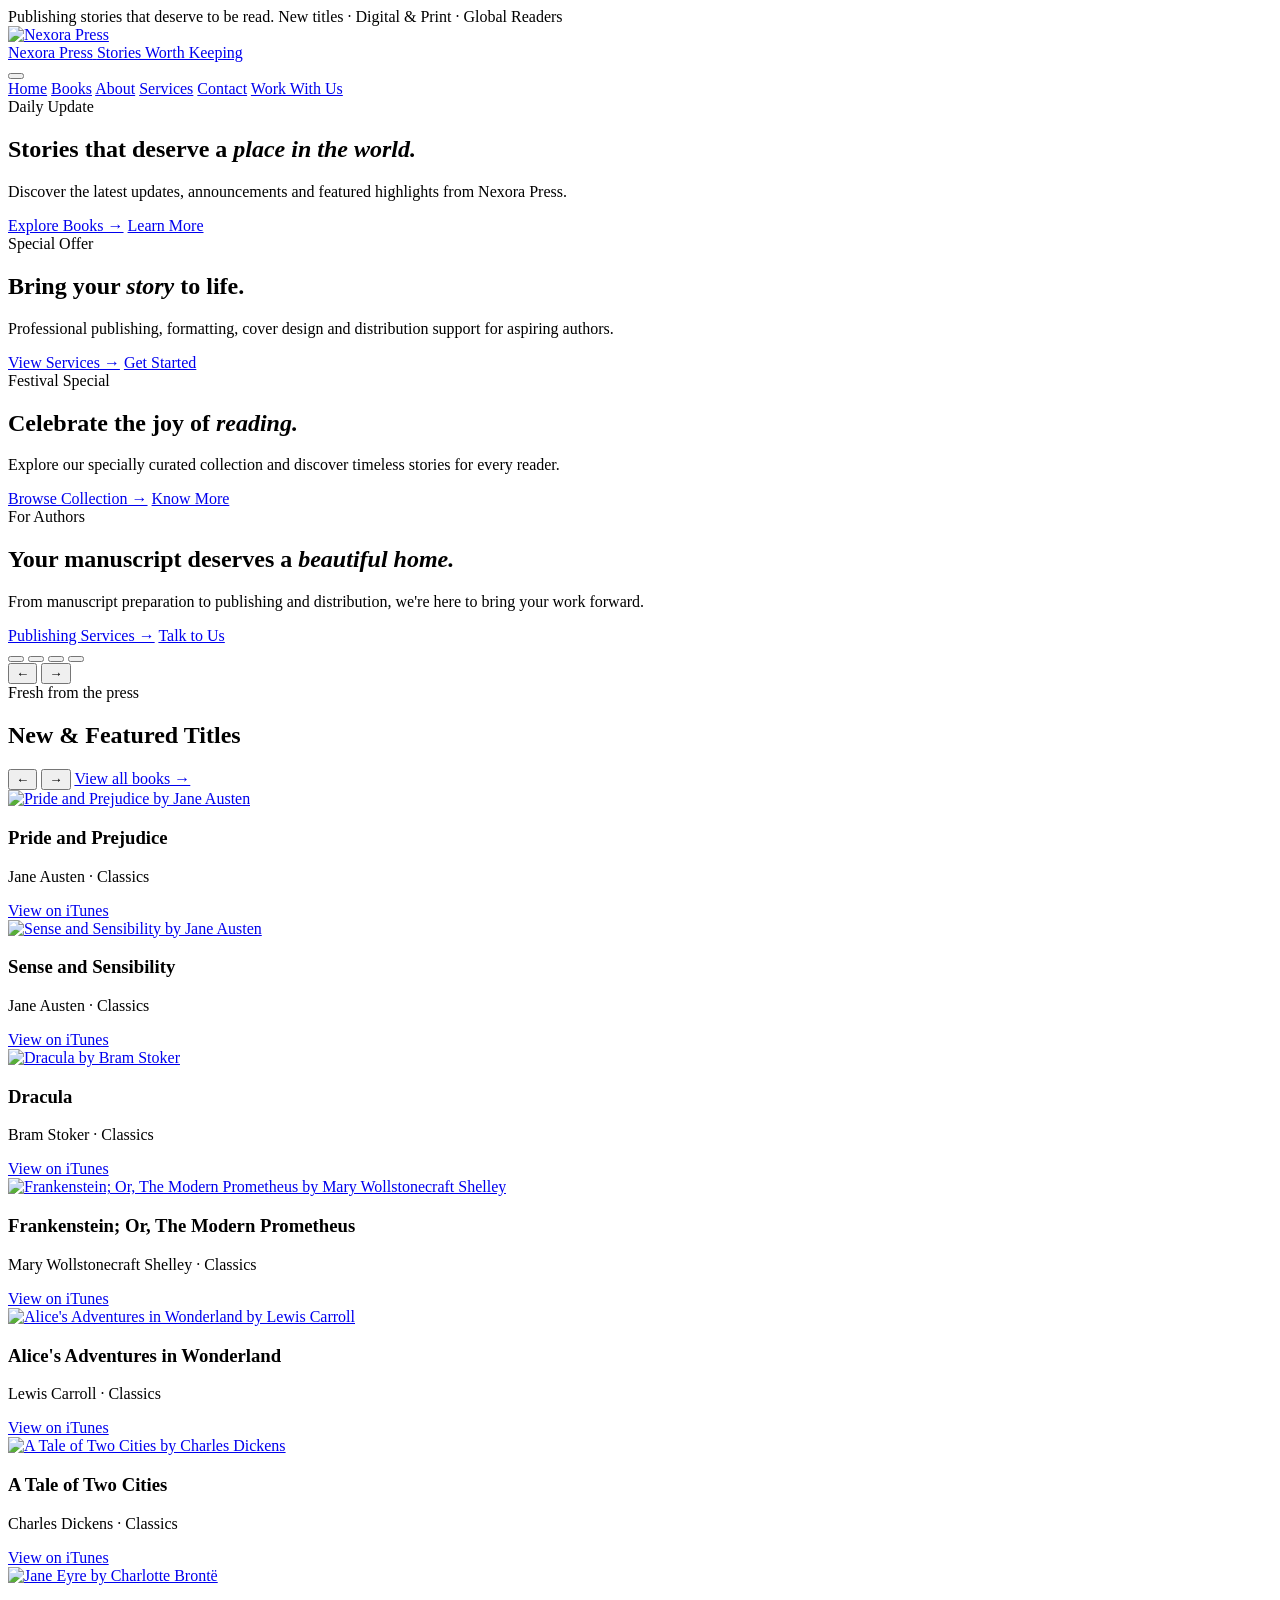
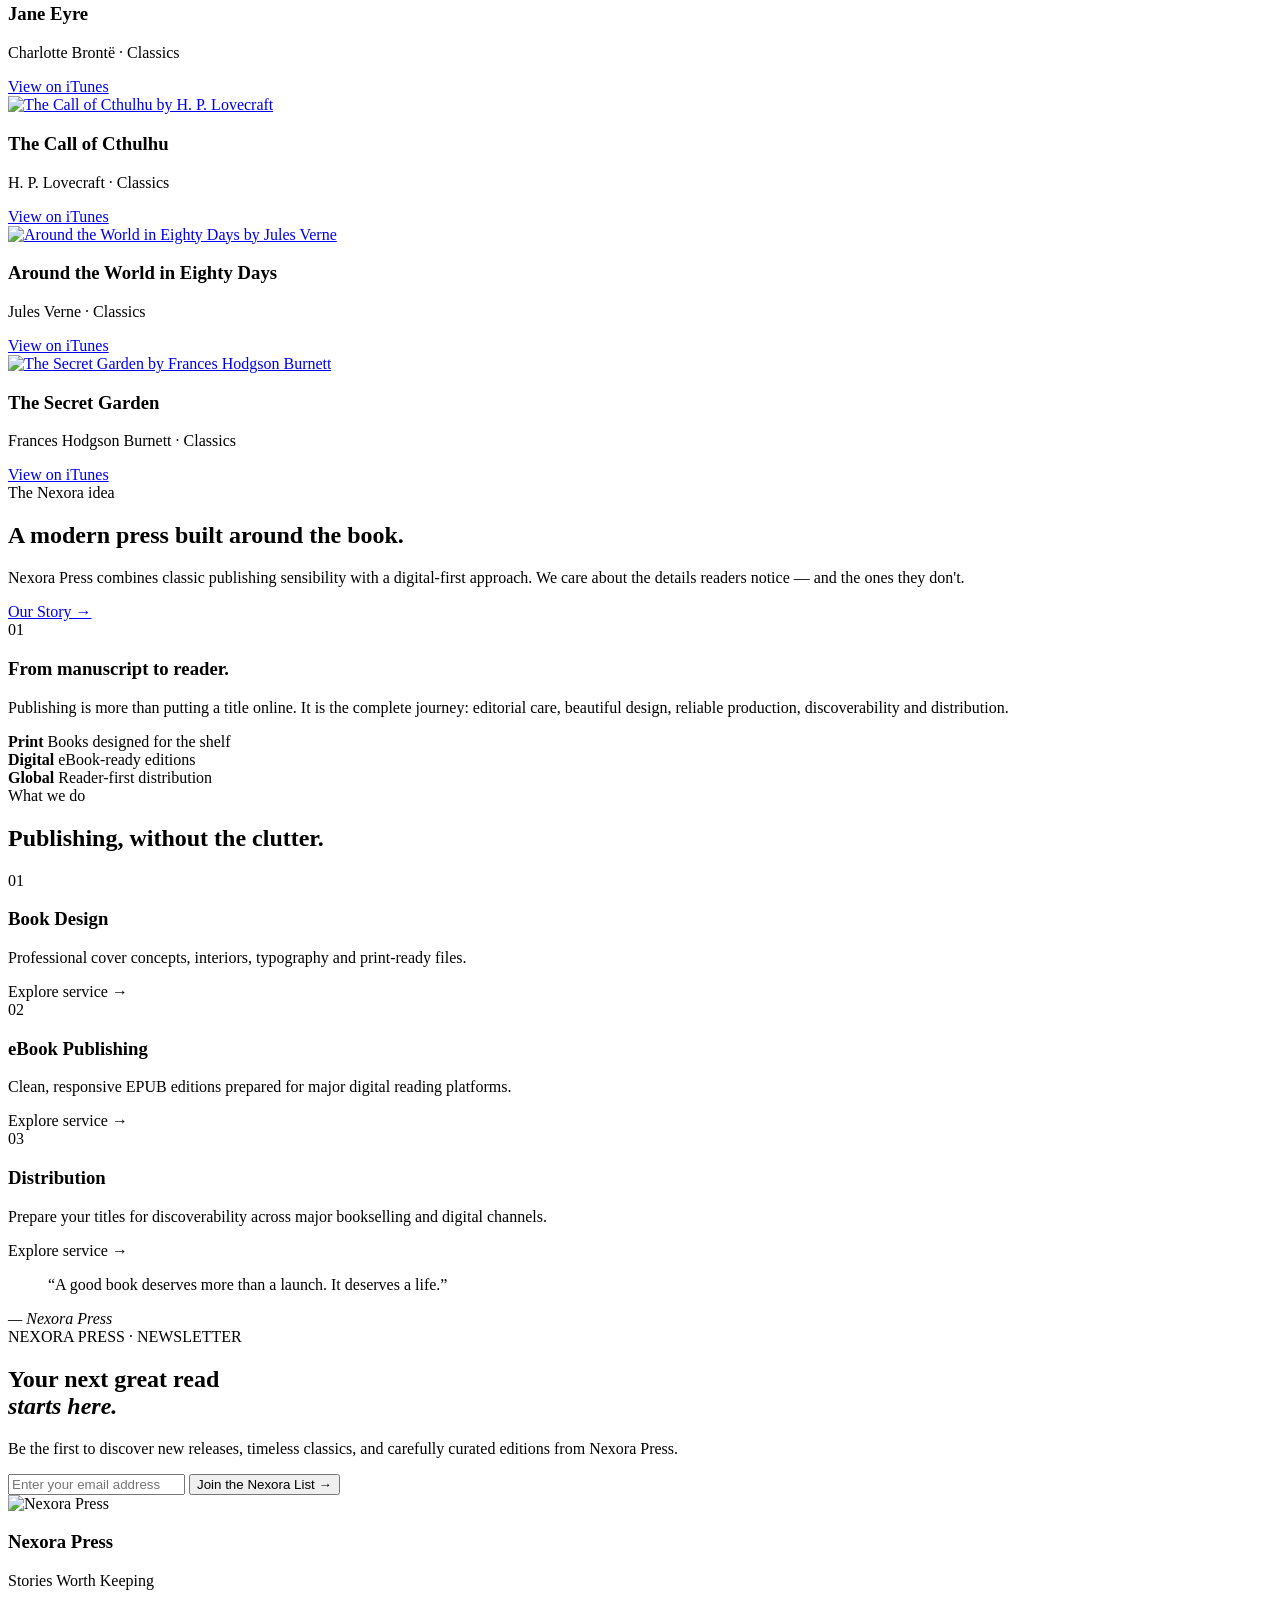
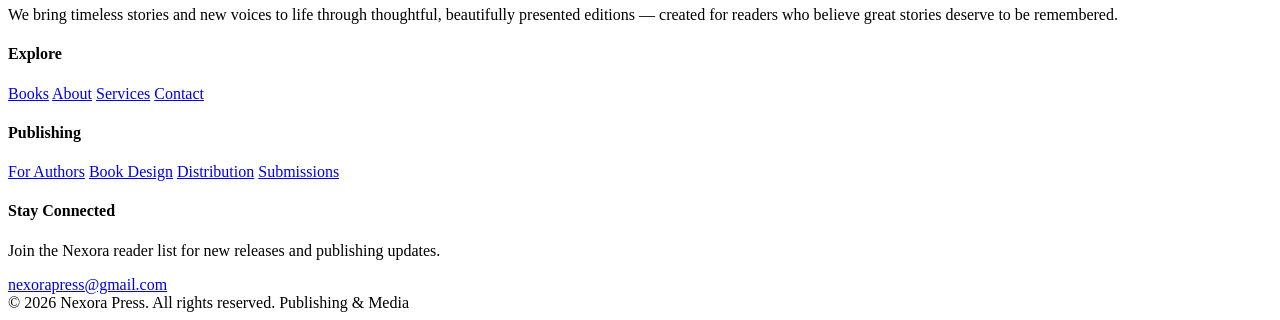
==== index.html @ f4e5f4b6 "Part 1" ====
<!doctype html>
<html lang="en">
<head>
  <meta charset="utf-8">
  <meta name="viewport" content="width=device-width, initial-scale=1">

  <meta name="description" content="Nexora Press — independent publishing and media. Discover new releases, classic editions and professional publishing services.">
  <meta name="keywords" content="Nexora Press, publishing, books, classic books, book publishing, publishing services, authors, media">
  <meta name="author" content="Nexora Press">

  <meta name="theme-color" content="#071426">
  <meta name="robots" content="index, follow">

  <title>Home | Nexora Press</title>

  <meta property="og:type" content="website">
  <meta property="og:title" content="Nexora Press | Publishing & Media">
  <meta property="og:description" content="Independent publishing and media. Discover new releases, timeless classics and professional publishing services.">
  <meta property="og:image" content="assets/images/logo.png">
  <meta property="og:site_name" content="Nexora Press">

  <link rel="icon" type="image/png" href="assets/images/favicon.png">
  <link rel="apple-touch-icon" href="assets/images/favicon.png">

  <link rel="preconnect" href="https://fonts.googleapis.com">
  <link rel="preconnect" href="https://fonts.gstatic.com" crossorigin>
  <link href="https://fonts.googleapis.com/css2?family=DM+Sans:wght@400;500;600;700&family=Playfair+Display:wght@500;600;700&display=swap" rel="stylesheet">

  <link rel="stylesheet" href="assets/css/style.css">
  <link rel="stylesheet" href="assets/css/responsive.css">
</head>

<body>

  <div class="topbar">
    <div class="container">
      <span>Publishing stories that deserve to be read.</span>
      <span>New titles · Digital &amp; Print · Global Readers</span>
    </div>
  </div>

  <nav class="navbar">
    <div class="container nav-inner">
      <a class="brand" href="index.html">
        <img src="assets/images/nexora-logo.png" alt="Nexora Press">
        <div class="brand-text">
          <span class="brand-name">Nexora Press</span>
          <span class="brand-tagline">Stories Worth Keeping</span>
        </div>
      </a>

      <button class="menu-btn" type="button" aria-label="Open menu" aria-expanded="false">
        <span></span>
        <span></span>
        <span></span>
      </button>

      <div class="nav-links">
        <a class="active" href="index.html">Home</a>
        <a href="books.html">Books</a>
        <a href="about.html">About</a>
        <a href="services.html">Services</a>
        <a href="contact.html">Contact</a>
        <a class="nav-cta" href="contact.html">Work With Us</a>
      </div>
    </div>
  </nav>

  <section class="hero">
    <div class="hero-slides">

      <div class="hero-slide active hero-banner-1">
        <div class="hero-overlay"></div>
        <div class="hero-content">
          <span class="eyebrow">Daily Update</span>
          <h1>Stories that deserve a <em>place in the world.</em></h1>
          <p>Discover the latest updates, announcements and featured highlights from Nexora Press.</p>
          <div class="actions">
            <a class="btn btn-primary" href="books.html">Explore Books →</a>
            <a class="btn btn-outline" href="about.html">Learn More</a>
          </div>
        </div>
      </div>

      <div class="hero-slide hero-banner-2">
        <div class="hero-overlay"></div>
        <div class="hero-content">
          <span class="eyebrow">Special Offer</span>
          <h1>Bring your <em>story</em> to life.</h1>
          <p>Professional publishing, formatting, cover design and distribution support for aspiring authors.</p>
          <div class="actions">
            <a class="btn btn-primary" href="services.html">View Services →</a>
            <a class="btn btn-outline" href="contact.html">Get Started</a>
          </div>
        </div>
      </div>

      <div class="hero-slide hero-banner-3">
        <div class="hero-overlay"></div>
        <div class="hero-content">
          <span class="eyebrow">Festival Special</span>
          <h1>Celebrate the joy of <em>reading.</em></h1>
          <p>Explore our specially curated collection and discover timeless stories for every reader.</p>
          <div class="actions">
            <a class="btn btn-primary" href="books.html">Browse Collection →</a>
            <a class="btn btn-outline" href="contact.html">Know More</a>
          </div>
        </div>
      </div>

      <div class="hero-slide hero-banner-4">
        <div class="hero-overlay"></div>
        <div class="hero-content">
          <span class="eyebrow">For Authors</span>
          <h1>Your manuscript deserves a <em>beautiful home.</em></h1>
          <p>From manuscript preparation to publishing and distribution, we're here to bring your work forward.</p>
          <div class="actions">
            <a class="btn btn-primary" href="services.html">Publishing Services →</a>
            <a class="btn btn-outline" href="contact.html">Talk to Us</a>
          </div>
        </div>
      </div>

    </div>

    <div class="hero-controls">
      <div class="hero-dots">
        <button class="hero-dot active" type="button" aria-label="Go to slide 1"></button>
        <button class="hero-dot" type="button" aria-label="Go to slide 2"></button>
        <button class="hero-dot" type="button" aria-label="Go to slide 3"></button>
        <button class="hero-dot" type="button" aria-label="Go to slide 4"></button>
      </div>

      <div class="hero-arrows">
        <button class="hero-arrow hero-prev" type="button" aria-label="Previous slide">←</button>
        <button class="hero-arrow hero-next" type="button" aria-label="Next slide">→</button>
      </div>
    </div>
  </section>

  <section class="section books-section">
    <div class="container">
      <div class="section-head reveal">
        <div>
          <span class="kicker">Fresh from the press</span>
          <h2>New &amp; Featured Titles</h2>
        </div>

        <div class="slider-actions">
          <button class="book-slider-btn book-slider-prev" type="button" aria-label="Previous books">←</button>
          <button class="book-slider-btn book-slider-next" type="button" aria-label="Next books">→</button>
          <a class="text-link" href="books.html">View all books →</a>
        </div>
      </div>

      <div class="books-slider">
        <div class="books-track">

          <article class="book-card catalog-card reveal" data-category="classics">
            <a href="https://books.apple.com/us/book/pride-and-prejudice/id6759700528" target="_blank" rel="noopener noreferrer" class="book-cover-link">
              <div class="cover cover-1">
                <img src="assets/images/cover/9789376169719.jpeg" alt="Pride and Prejudice by Jane Austen">
              </div>
            </a>
            <div class="book-info">
              <h3>Pride and Prejudice</h3>
              <p>Jane Austen · Classics</p>
              <a class="book-itunes-link" href="https://books.apple.com/us/book/pride-and-prejudice/id6759700528" target="_blank" rel="noopener noreferrer">View on iTunes</a>
            </div>
          </article>

          <article class="book-card catalog-card reveal" data-category="classics">
            <a href="https://books.apple.com/us/book/id6804273114" target="_blank" rel="noopener noreferrer" class="book-cover-link">
              <div class="cover cover-2">
                <img src="assets/images/cover/9789376160655.jpeg" alt="Sense and Sensibility by Jane Austen">
              </div>
            </a>
            <div class="book-info">
              <h3>Sense and Sensibility</h3>
              <p>Jane Austen · Classics</p>
              <a class="book-itunes-link" href="https://books.apple.com/us/book/id6804273114" target="_blank" rel="noopener noreferrer">View on iTunes</a>
            </div>
          </article>

          <article class="book-card catalog-card reveal" data-category="classics">
            <a href="https://books.apple.com/us/book/dracula/id6759037558" target="_blank" rel="noopener noreferrer" class="book-cover-link">
              <div class="cover cover-3">
                <img src="assets/images/cover/9789376166954.jpeg" alt="Dracula by Bram Stoker">
              </div>
            </a>
            <div class="book-info">
              <h3>Dracula</h3>
              <p>Bram Stoker · Classics</p>
              <a class="book-itunes-link" href="https://books.apple.com/us/book/dracula/id6759037558" target="_blank" rel="noopener noreferrer">View on iTunes</a>
            </div>
          </article>

          <article class="book-card catalog-card reveal" data-category="classics">
            <a href="https://books.apple.com/us/book/frankenstein-or-the-modern-prometheus/id6759037462" target="_blank" rel="noopener noreferrer" class="book-cover-link">
              <div class="cover cover-4">
                <img src="assets/images/cover/9789376169856.jpeg" alt="Frankenstein; Or, The Modern Prometheus by Mary Wollstonecraft Shelley">
              </div>
            </a>
            <div class="book-info">
              <h3>Frankenstein; Or, The Modern Prometheus</h3>
              <p>Mary Wollstonecraft Shelley · Classics</p>
              <a class="book-itunes-link" href="https://books.apple.com/us/book/frankenstein-or-the-modern-prometheus/id6759037462" target="_blank" rel="noopener noreferrer">View on iTunes</a>
            </div>
          </article>

          <article class="book-card catalog-card reveal" data-category="classics">
            <a href="https://books.apple.com/us/book/alices-adventures-in-wonderland/id6759035271" target="_blank" rel="noopener noreferrer" class="book-cover-link">
              <div class="cover cover-5">
                <img src="assets/images/cover/9789376167586.jpeg" alt="Alice's Adventures in Wonderland by Lewis Carroll">
              </div>
            </a>
            <div class="book-info">
              <h3>Alice's Adventures in Wonderland</h3>
              <p>Lewis Carroll · Classics</p>
              <a class="book-itunes-link" href="https://books.apple.com/us/book/alices-adventures-in-wonderland/id6759035271" target="_blank" rel="noopener noreferrer">View on iTunes</a>
            </div>
          </article>

          <article class="book-card catalog-card reveal" data-category="classics">
            <a href="https://books.apple.com/us/book/a-tale-of-two-cities/id6758989178" target="_blank" rel="noopener noreferrer" class="book-cover-link">
              <div class="cover cover-6">
                <img src="assets/images/cover/9789376166244.jpeg" alt="A Tale of Two Cities by Charles Dickens">
              </div>
            </a>
            <div class="book-info">
              <h3>A Tale of Two Cities</h3>
              <p>Charles Dickens · Classics</p>
              <a class="book-itunes-link" href="https://books.apple.com/us/book/a-tale-of-two-cities/id6758989178" target="_blank" rel="noopener noreferrer">View on iTunes</a>
            </div>
          </article>

          <article class="book-card catalog-card reveal" data-category="classics">
            <a href="https://books.apple.com/us/book/jane-eyre/id6759037901" target="_blank" rel="noopener noreferrer" class="book-cover-link">
              <div class="cover cover-7">
                <img src="assets/images/cover/9789376164325.jpeg" alt="Jane Eyre by Charlotte Brontë">
              </div>
            </a>
            <div class="book-info">
              <h3>Jane Eyre</h3>
              <p>Charlotte Brontë · Classics</p>
              <a class="book-itunes-link" href="https://books.apple.com/us/book/jane-eyre/id6759037901" target="_blank" rel="noopener noreferrer">View on iTunes</a>
            </div>
          </article>

          <article class="book-card catalog-card reveal" data-category="classics">
            <a href="https://books.apple.com/us/book/id6759075328" target="_blank" rel="noopener noreferrer" class="book-cover-link">
              <div class="cover cover-8">
                <img src="assets/images/cover/9789376161720.jpeg" alt="The Call of Cthulhu by H. P. Lovecraft">
              </div>
            </a>
            <div class="book-info">
              <h3>The Call of Cthulhu</h3>
              <p>H. P. Lovecraft · Classics</p>
              <a class="book-itunes-link" href="https://books.apple.com/us/book/id6759075328" target="_blank" rel="noopener noreferrer">View on iTunes</a>
            </div>
          </article>

          <article class="book-card catalog-card reveal" data-category="classics">
            <a href="https://books.apple.com/us/book/around-the-world-in-eighty-days/id6759036593" target="_blank" rel="noopener noreferrer" class="book-cover-link">
              <div class="cover cover-9">
                <img src="assets/images/cover/9789376160129.jpeg" alt="Around the World in Eighty Days by Jules Verne">
              </div>
            </a>
            <div class="book-info">
              <h3>Around the World in Eighty Days</h3>
              <p>Jules Verne · Classics</p>
              <a class="book-itunes-link" href="https://books.apple.com/us/book/around-the-world-in-eighty-days/id6759036593" target="_blank" rel="noopener noreferrer">View on iTunes</a>
            </div>
          </article>

          <article class="book-card catalog-card reveal" data-category="classics">
            <a href="https://books.apple.com/us/book/the-secret-garden/id6759083904" target="_blank" rel="noopener noreferrer" class="book-cover-link">
              <div class="cover cover-10">
                <img src="assets/images/cover/9789376164288.jpeg" alt="The Secret Garden by Frances Hodgson Burnett">
              </div>
            </a>
            <div class="book-info">
              <h3>The Secret Garden</h3>
              <p>Frances Hodgson Burnett · Classics</p>
              <a class="book-itunes-link" href="https://books.apple.com/us/book/the-secret-garden/id6759083904" target="_blank" rel="noopener noreferrer">View on iTunes</a>
            </div>
          </article>

        </div>
      </div>
    </div>
  </section>

  <section class="section about-strip">
    <div class="container about-grid">
      <div class="reveal">
        <span class="kicker">The Nexora idea</span>
        <h2>A modern press built around the book.</h2>
        <p class="section-intro">Nexora Press combines classic publishing sensibility with a digital-first approach. We care about the details readers notice — and the ones they don't.</p>
        <div class="actions">
          <a class="btn btn-primary" href="about.html">Our Story →</a>
        </div>
      </div>

      <div class="about-card reveal">
        <div class="about-card-top">
          <span class="about-number">01</span>
          <span class="about-line"></span>
        </div>
        <h3>From manuscript to reader.</h3>
        <p>Publishing is more than putting a title online. It is the complete journey: editorial care, beautiful design, reliable production, discoverability and distribution.</p>

        <div class="stats">
          <div class="stat">
            <strong>Print</strong>
            <span>Books designed for the shelf</span>
          </div>
          <div class="stat">
            <strong>Digital</strong>
            <span>eBook-ready editions</span>
          </div>
          <div class="stat">
            <strong>Global</strong>
            <span>Reader-first distribution</span>
          </div>
        </div>
      </div>
    </div>
  </section>

  <section class="section services-section">
    <div class="container">
      <div class="section-head reveal">
        <div>
          <span class="kicker">What we do</span>
          <h2>Publishing, without the clutter.</h2>
        </div>
      </div>

      <div class="service-grid">
        <div class="service reveal">
          <div class="icon">01</div>
          <h3>Book Design</h3>
          <p>Professional cover concepts, interiors, typography and print-ready files.</p>
          <span class="service-link">Explore service →</span>
        </div>

        <div class="service reveal">
          <div class="icon">02</div>
          <h3>eBook Publishing</h3>
          <p>Clean, responsive EPUB editions prepared for major digital reading platforms.</p>
          <span class="service-link">Explore service →</span>
        </div>

        <div class="service reveal">
          <div class="icon">03</div>
          <h3>Distribution</h3>
          <p>Prepare your titles for discoverability across major bookselling and digital channels.</p>
          <span class="service-link">Explore service →</span>
        </div>
      </div>
    </div>
  </section>

  <section class="section quote">
    <div class="container reveal">
      <blockquote>“A good book deserves more than a launch. It deserves a life.”</blockquote>
      <cite>— Nexora Press</cite>
    </div>
  </section>

  <section class="section newsletter-section">
    <div class="container">
      <div class="newsletter reveal">
        <div class="newsletter-content">
          <span class="kicker">NEXORA PRESS · NEWSLETTER</span>
          <h2>Your next great read<br><em>starts here.</em></h2>
          <p>Be the first to discover new releases, timeless classics, and carefully curated editions from Nexora Press.</p>
        </div>

        <div class="newsletter-action">
          <form class="newsletter-form" action="https://formsubmit.co/nexorapress@gmail.com" method="POST">
            <input type="hidden" name="_subject" value="New Nexora Press Newsletter Subscriber">
            <input type="hidden" name="_captcha" value="false">
            <input type="hidden" name="_template" value="table">
            <input type="email" name="email" placeholder="Enter your email address" aria-label="Your email address" autocomplete="email" required>
            <button type="submit">
              <span>Join the Nexora List</span>
              <span class="newsletter-arrow">→</span>
            </button>
          </form>
        </div>
      </div>
    </div>
  </section>

  <footer class="footer">
    <div class="container">
      <div class="footer-grid">

        <div class="footer-brand">
          <div class="footer-brand-head">
            <img src="assets/images/favicon.png" alt="Nexora Press">
            <div>
              <h3>Nexora Press</h3>
              <span>Stories Worth Keeping</span>
            </div>
          </div>

          <p>We bring timeless stories and new voices to life through thoughtful, beautifully presented editions — created for readers who believe great stories deserve to be remembered.</p>
        </div>

        <div class="footer-column">
          <h4>Explore</h4>
          <a href="books.html">Books</a>
          <a href="about.html">About</a>
          <a href="services.html">Services</a>
          <a href="contact.html">Contact</a>
        </div>

        <div class="footer-column">
          <h4>Publishing</h4>
          <a href="services.html">For Authors</a>
          <a href="services.html">Book Design</a>
          <a href="services.html">Distribution</a>
          <a href="contact.html">Submissions</a>
        </div>

        <div class="footer-column footer-connect">
          <h4>Stay Connected</h4>
          <p>Join the Nexora reader list for new releases and publishing updates.</p>
          <a href="mailto:nexorapress@gmail.com">nexorapress@gmail.com</a>
        </div>

      </div>

      <div class="footer-bottom">
        <span>© 2026 Nexora Press. All rights reserved.</span>
        <span>Publishing &amp; Media</span>
      </div>
    </div>
  </footer>

  <script src="assets/js/script.js"></script>

</body>
</html>
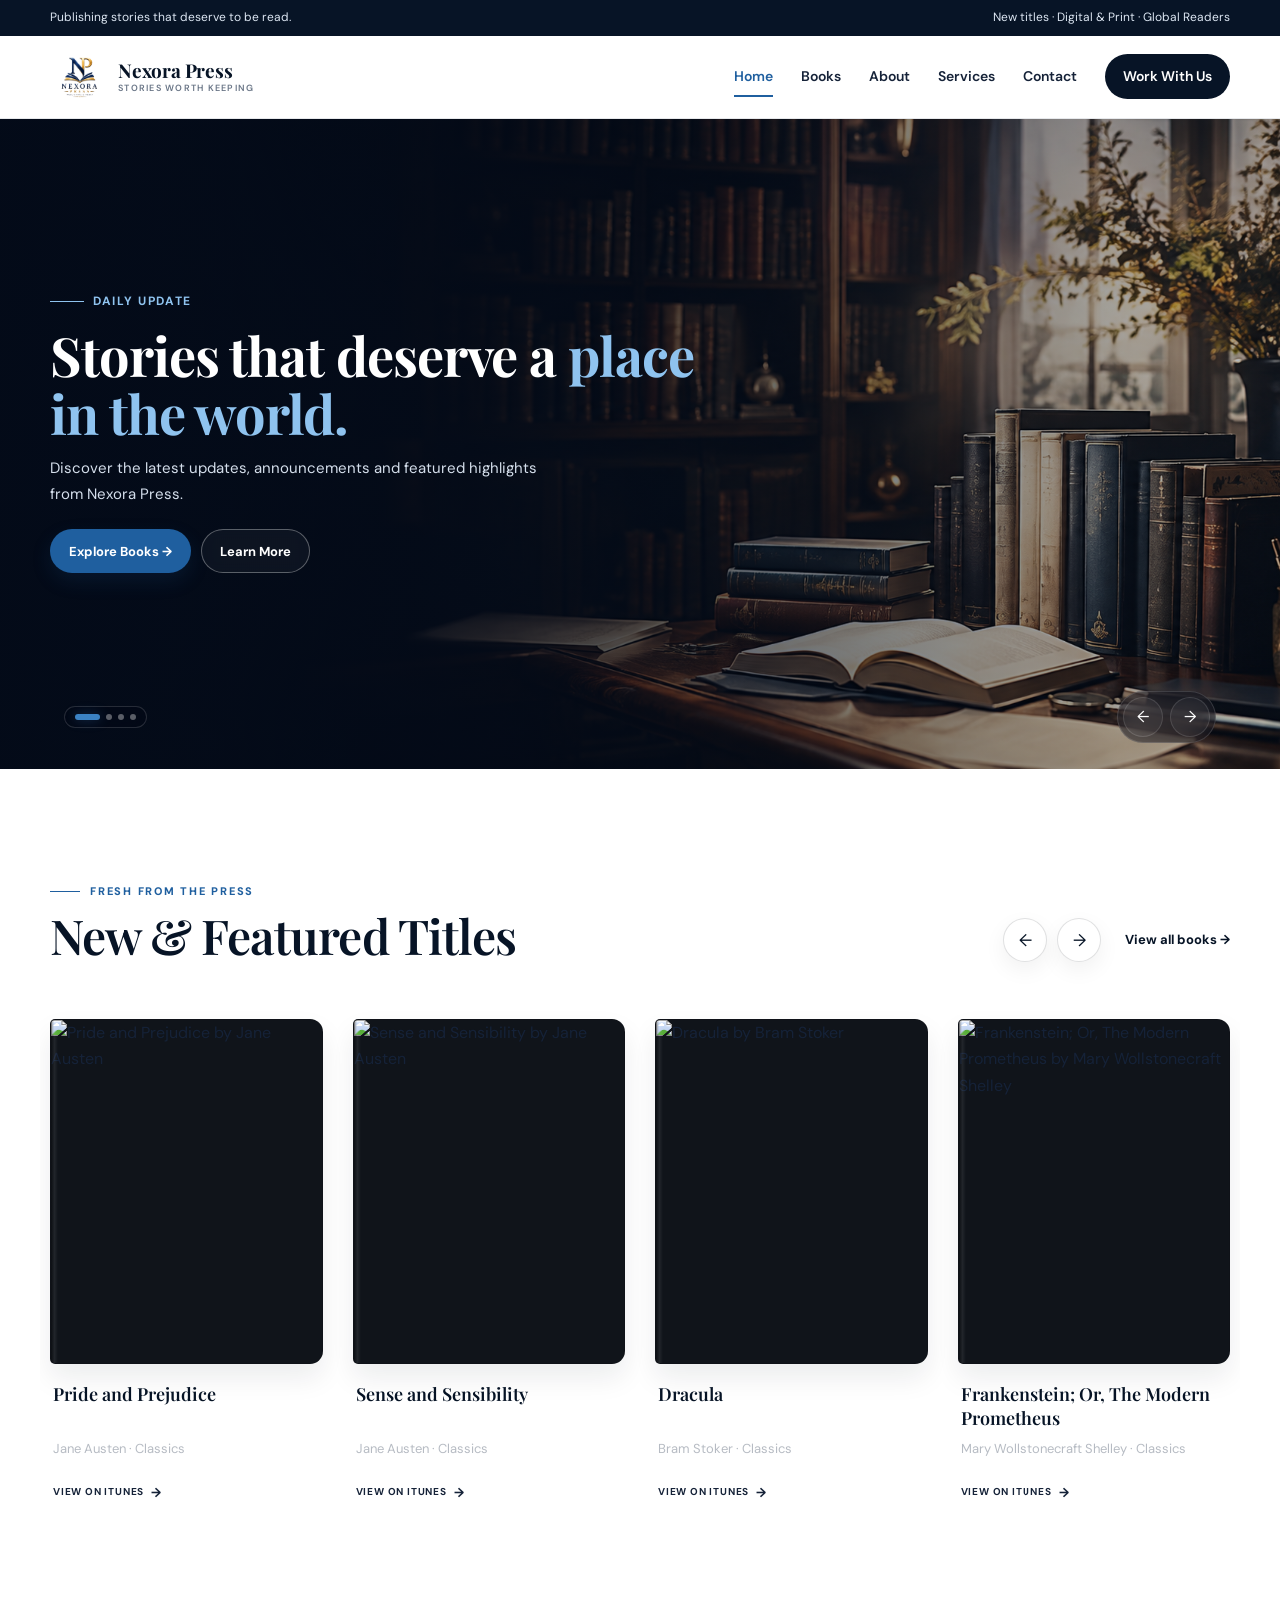
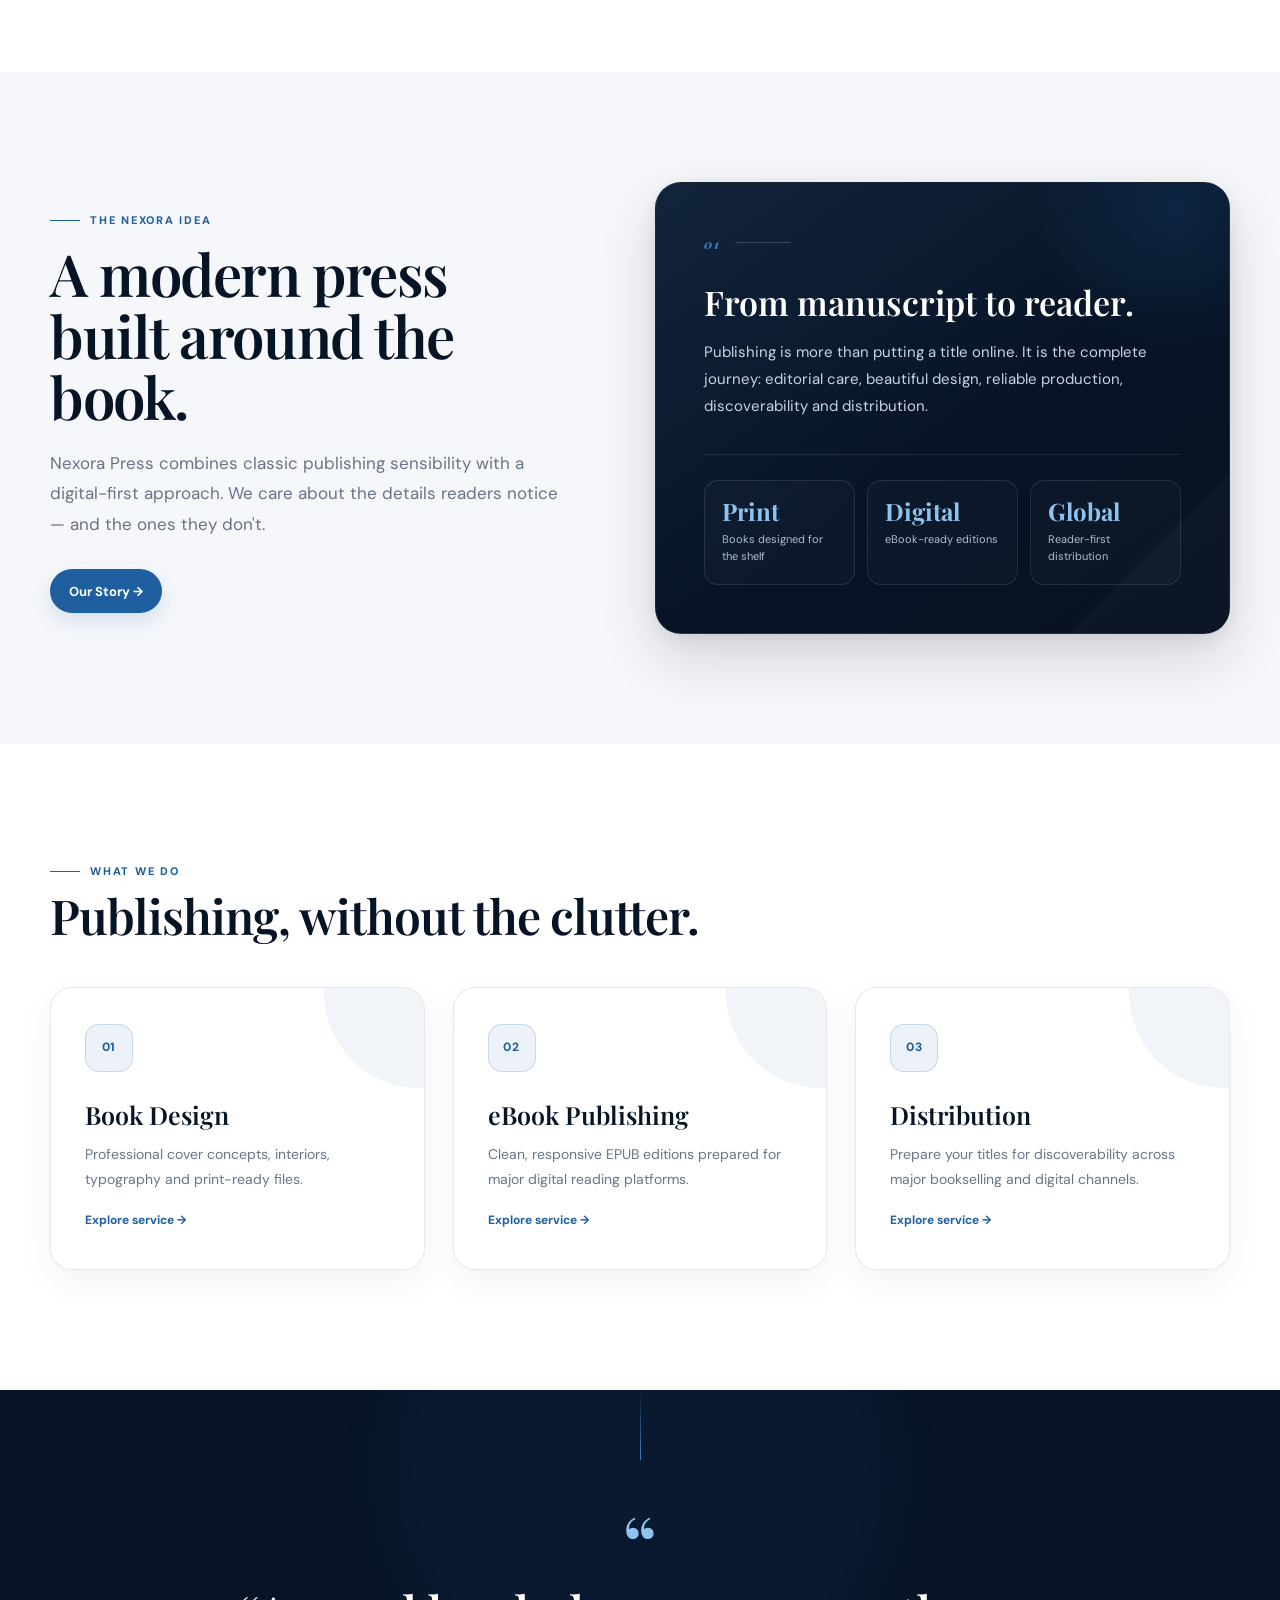
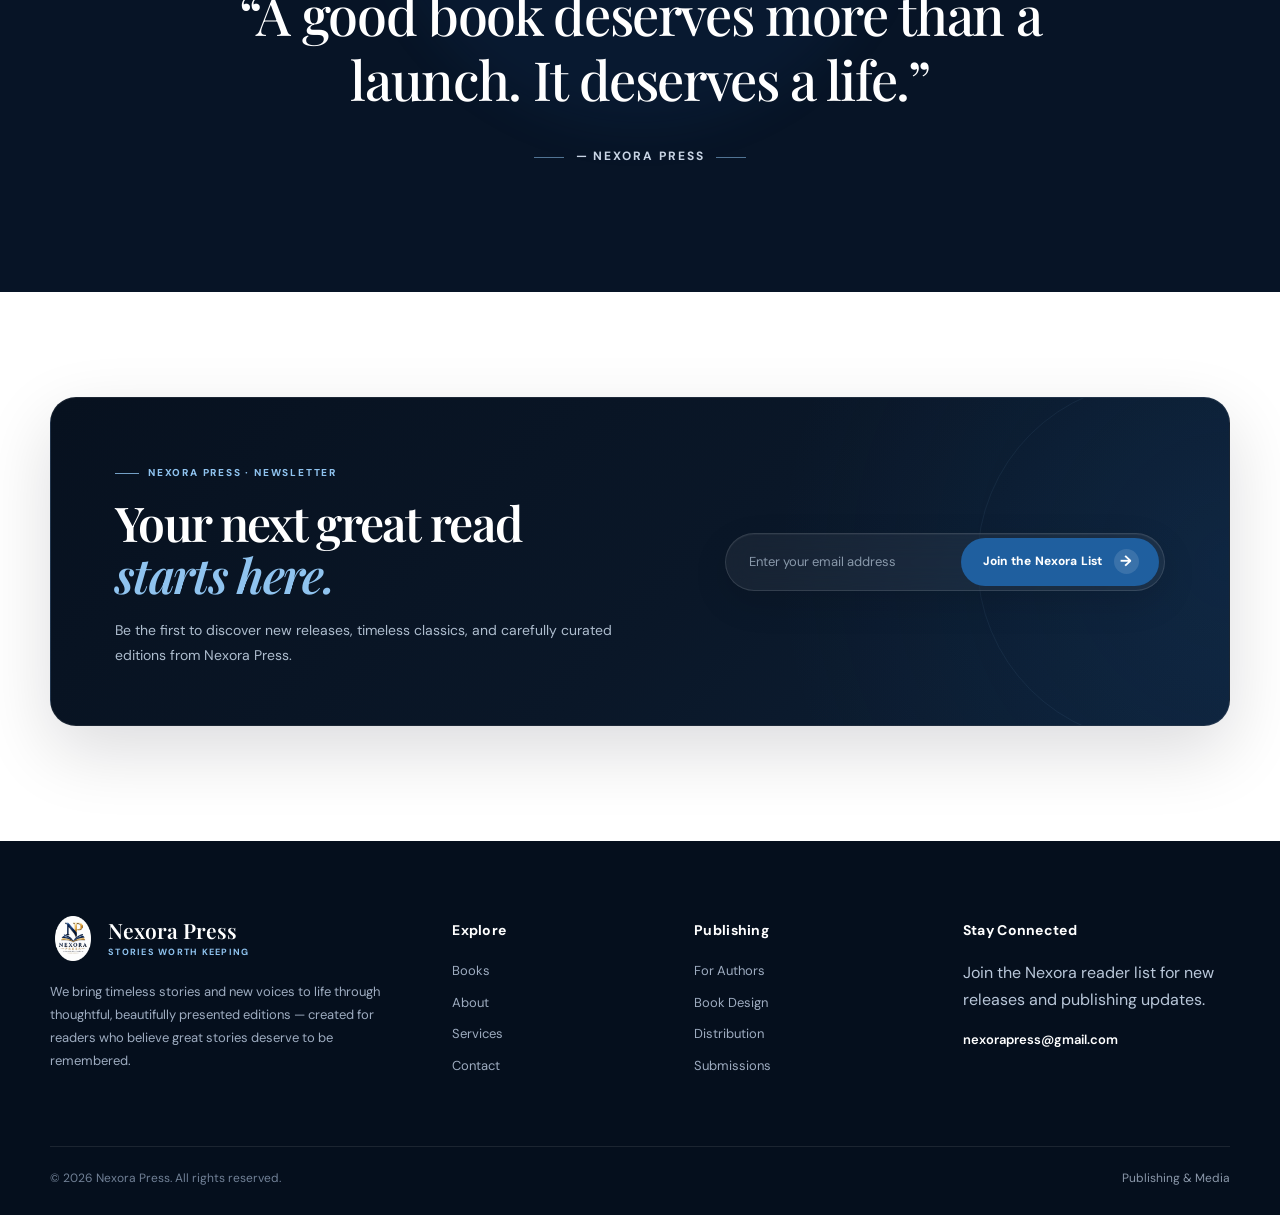
==== commit ce5f62fb: "Add files via upload" ====
--- a/index.html
+++ b/index.html
@@ -159,7 +159,7 @@
           <article class="book-card catalog-card reveal" data-category="classics">
             <a href="https://books.apple.com/us/book/pride-and-prejudice/id6759700528" target="_blank" rel="noopener noreferrer" class="book-cover-link">
               <div class="cover cover-1">
-                <img src="assets/images/cover/9789376169719.jpeg" alt="Pride and Prejudice by Jane Austen">
+                <img src="assets/images/cover/itunes/9789376169719.jpeg" alt="Pride and Prejudice by Jane Austen">
               </div>
             </a>
             <div class="book-info">
@@ -172,7 +172,7 @@
           <article class="book-card catalog-card reveal" data-category="classics">
             <a href="https://books.apple.com/us/book/id6804273114" target="_blank" rel="noopener noreferrer" class="book-cover-link">
               <div class="cover cover-2">
-                <img src="assets/images/cover/9789376160655.jpeg" alt="Sense and Sensibility by Jane Austen">
+                <img src="assets/images/cover/itunes/9789376160655.jpeg" alt="Sense and Sensibility by Jane Austen">
               </div>
             </a>
             <div class="book-info">
@@ -185,7 +185,7 @@
           <article class="book-card catalog-card reveal" data-category="classics">
             <a href="https://books.apple.com/us/book/dracula/id6759037558" target="_blank" rel="noopener noreferrer" class="book-cover-link">
               <div class="cover cover-3">
-                <img src="assets/images/cover/9789376166954.jpeg" alt="Dracula by Bram Stoker">
+                <img src="assets/images/cover/itunes/9789376166954.jpeg" alt="Dracula by Bram Stoker">
               </div>
             </a>
             <div class="book-info">
@@ -198,7 +198,7 @@
           <article class="book-card catalog-card reveal" data-category="classics">
             <a href="https://books.apple.com/us/book/frankenstein-or-the-modern-prometheus/id6759037462" target="_blank" rel="noopener noreferrer" class="book-cover-link">
               <div class="cover cover-4">
-                <img src="assets/images/cover/9789376169856.jpeg" alt="Frankenstein; Or, The Modern Prometheus by Mary Wollstonecraft Shelley">
+                <img src="assets/images/cover/itunes/9789376169856.jpeg" alt="Frankenstein; Or, The Modern Prometheus by Mary Wollstonecraft Shelley">
               </div>
             </a>
             <div class="book-info">
@@ -211,7 +211,7 @@
           <article class="book-card catalog-card reveal" data-category="classics">
             <a href="https://books.apple.com/us/book/alices-adventures-in-wonderland/id6759035271" target="_blank" rel="noopener noreferrer" class="book-cover-link">
               <div class="cover cover-5">
-                <img src="assets/images/cover/9789376167586.jpeg" alt="Alice's Adventures in Wonderland by Lewis Carroll">
+                <img src="assets/images/cover/itunes/9789376167586.jpeg" alt="Alice's Adventures in Wonderland by Lewis Carroll">
               </div>
             </a>
             <div class="book-info">
@@ -224,7 +224,7 @@
           <article class="book-card catalog-card reveal" data-category="classics">
             <a href="https://books.apple.com/us/book/a-tale-of-two-cities/id6758989178" target="_blank" rel="noopener noreferrer" class="book-cover-link">
               <div class="cover cover-6">
-                <img src="assets/images/cover/9789376166244.jpeg" alt="A Tale of Two Cities by Charles Dickens">
+                <img src="assets/images/cover/itunes/9789376166244.jpeg" alt="A Tale of Two Cities by Charles Dickens">
               </div>
             </a>
             <div class="book-info">
@@ -237,7 +237,7 @@
           <article class="book-card catalog-card reveal" data-category="classics">
             <a href="https://books.apple.com/us/book/jane-eyre/id6759037901" target="_blank" rel="noopener noreferrer" class="book-cover-link">
               <div class="cover cover-7">
-                <img src="assets/images/cover/9789376164325.jpeg" alt="Jane Eyre by Charlotte Brontë">
+                <img src="assets/images/cover/itunes/9789376164325.jpeg" alt="Jane Eyre by Charlotte Brontë">
               </div>
             </a>
             <div class="book-info">
@@ -250,7 +250,7 @@
           <article class="book-card catalog-card reveal" data-category="classics">
             <a href="https://books.apple.com/us/book/id6759075328" target="_blank" rel="noopener noreferrer" class="book-cover-link">
               <div class="cover cover-8">
-                <img src="assets/images/cover/9789376161720.jpeg" alt="The Call of Cthulhu by H. P. Lovecraft">
+                <img src="assets/images/cover/itunes/9789376161720.jpeg" alt="The Call of Cthulhu by H. P. Lovecraft">
               </div>
             </a>
             <div class="book-info">
@@ -263,7 +263,7 @@
           <article class="book-card catalog-card reveal" data-category="classics">
             <a href="https://books.apple.com/us/book/around-the-world-in-eighty-days/id6759036593" target="_blank" rel="noopener noreferrer" class="book-cover-link">
               <div class="cover cover-9">
-                <img src="assets/images/cover/9789376160129.jpeg" alt="Around the World in Eighty Days by Jules Verne">
+                <img src="assets/images/cover/itunes/9789376160129.jpeg" alt="Around the World in Eighty Days by Jules Verne">
               </div>
             </a>
             <div class="book-info">
@@ -276,7 +276,7 @@
           <article class="book-card catalog-card reveal" data-category="classics">
             <a href="https://books.apple.com/us/book/the-secret-garden/id6759083904" target="_blank" rel="noopener noreferrer" class="book-cover-link">
               <div class="cover cover-10">
-                <img src="assets/images/cover/9789376164288.jpeg" alt="The Secret Garden by Frances Hodgson Burnett">
+                <img src="assets/images/cover/itunes/9789376164288.jpeg" alt="The Secret Garden by Frances Hodgson Burnett">
               </div>
             </a>
             <div class="book-info">
--- a/assets/css/style.css
+++ b/assets/css/style.css
@@ -0,0 +1,3138 @@
+@import url('https://fonts.googleapis.com/css2?family=DM+Sans:wght@400;500;600;700&family=Playfair+Display:wght@500;600;700&display=swap');
+
+/* =========================================================
+   ROOT
+========================================================= */
+:root {
+  --navy: #071426;
+  --navy-2: #0c1d33;
+  --blue: #1f5f9f;
+  --blue-light: #3b82c4;
+  --cream: #f5f7fa;
+  --paper: #ffffff;
+  --text: #152238;
+  --muted: #697586;
+  --white: #ffffff;
+  --line: rgba(15, 35, 60, 0.10);
+  --blue-soft: rgba(31, 95, 159, 0.08);
+  --blue-border: rgba(31, 95, 159, 0.18);
+  --shadow: 0 18px 50px rgba(6, 20, 38, 0.10);
+  --radius: 22px;
+}
+/* =========================================================
+   RESET
+========================================================= */
+* {
+  box-sizing: border-box;
+}
+html {
+  scroll-behavior: smooth;
+}
+body {
+  margin: 0;
+  font-family: "DM Sans", sans-serif;
+  color: var(--text);
+  background: var(--paper);
+  line-height: 1.65;
+  overflow-x: hidden;
+}
+img {
+  max-width: 100%;
+  display: block;
+}
+a {
+  color: inherit;
+  text-decoration: none;
+}
+button,
+input,
+textarea,
+select {
+  font: inherit;
+}
+button {
+  -webkit-tap-highlight-color: transparent;
+}
+.container {
+  width: min(1180px, calc(100% - 40px));
+  margin: 0 auto;
+}
+/* =========================================================
+   TOP BAR
+========================================================= */
+.topbar {
+  padding: 8px 0;
+  background: var(--navy);
+  color: #dce6f2;
+  font-size: 12px;
+}
+.topbar .container {
+  display: flex;
+  align-items: center;
+  justify-content: space-between;
+  gap: 20px;
+}
+/* =========================================================
+   NAVBAR
+========================================================= */
+.navbar {
+  position: sticky;
+  top: 0;
+  z-index: 1000;
+  background: rgba(255, 255, 255, 0.95);
+  backdrop-filter: blur(16px);
+  -webkit-backdrop-filter: blur(16px);
+  border-bottom: 1px solid var(--line);
+}
+.nav-inner {
+  min-height: 82px;
+  display: flex;
+  align-items: center;
+  justify-content: space-between;
+  gap: 25px;
+}
+/* =========================================================
+   BRAND
+========================================================= */
+.brand {
+  display: flex;
+  align-items: center;
+  gap: 8px;
+  flex-shrink: 0;
+}
+
+.brand img {
+  width: 60px;
+  height: auto;
+}
+.brand-text {
+  display: flex;
+  flex-direction: column;
+  justify-content: center;
+  gap: 2px;
+}
+.brand-name {
+  color: var(--navy);
+  font-family: "Playfair Display", serif;
+  font-size: 19px;
+  font-weight: 700;
+  line-height: 1.1;
+  letter-spacing: -0.01em;
+}
+.brand-tagline {
+  color: var(--muted);
+  font-size: 9px;
+  font-weight: 600;
+  line-height: 1.2;
+  letter-spacing: 0.14em;
+  text-transform: uppercase;
+}
+/* =========================================================
+   NAV LINKS
+========================================================= */
+.nav-links {
+  display: flex;
+  align-items: center;
+  gap: 28px;
+  font-size: 14px;
+  font-weight: 600;
+}
+.nav-links a {
+  position: relative;
+  padding: 28px 0;
+  color: var(--text);
+  transition: color 0.25s ease;
+}
+.nav-links a:not(.nav-cta)::after {
+  content: "";
+  position: absolute;
+  left: 0;
+  right: 100%;
+  bottom: 19px;
+  height: 2px;
+  background: var(--blue);
+  transition: right 0.3s ease;
+}
+.nav-links a:not(.nav-cta):hover,
+.nav-links a.active {
+  color: var(--blue);
+}
+.nav-links a:not(.nav-cta):hover::after,
+.nav-links a.active::after {
+  right: 0;
+}
+/* =========================================================
+   NAV CTA
+========================================================= */
+.nav-cta {
+  padding: 11px 18px !important;
+  background: var(--navy);
+  color: #fff !important;
+  border-radius: 999px;
+  transition: background 0.3s ease, transform 0.3s ease, box-shadow 0.3s ease;
+}
+.nav-cta:hover {
+  background: var(--blue);
+  transform: translateY(-2px);
+  box-shadow: 0 8px 20px rgba(31, 95, 159, 0.20);
+}
+.nav-cta::after {
+  display: none !important;
+}
+/* =========================================================
+   MOBILE MENU BUTTON
+========================================================= */
+.menu-btn {
+  display: none;
+  width: 42px;
+  height: 42px;
+  padding: 9px;
+  border: 1px solid var(--line);
+  border-radius: 12px;
+  background: #fff;
+  cursor: pointer;
+  flex-direction: column;
+  align-items: center;
+  justify-content: center;
+  gap: 5px;
+  transition: border-color 0.25s ease, background 0.25s ease;
+}
+.menu-btn:hover {
+  border-color: var(--blue-border);
+  background: var(--blue-soft);
+}
+.menu-btn span {
+  display: block;
+  width: 20px;
+  height: 2px;
+  background: var(--navy);
+  border-radius: 5px;
+  transition: transform 0.3s ease, opacity 0.3s ease;
+}
+.menu-btn.active span:nth-child(1) {
+  transform: translateY(7px) rotate(45deg);
+}
+.menu-btn.active span:nth-child(2) {
+  opacity: 0;
+}
+.menu-btn.active span:nth-child(3) {
+  transform: translateY(-7px) rotate(-45deg);
+}
+/* =========================================================
+   HERO
+========================================================= */
+.hero {
+  position: relative;
+  overflow: hidden;
+  background: var(--navy);
+  color: #fff;
+  min-height: 650px;
+}
+.hero-banner-1 {
+  background-image: url("../images/banners/daily-update.png");
+}
+.hero-banner-2 {
+  background-image: url("../images/banners/special-offer.png");
+}
+.hero-banner-3 {
+  background-image: url("../images/banners/festival-special.png");
+}
+.hero-banner-4 {
+  background-image: url("../images/banners/for-authors.png");
+}
+.hero-slides {
+  position: relative;
+  min-height: 650px;
+}
+.hero-slide {
+  position: relative;
+  display: none;
+  min-height: 650px;
+  align-items: center;
+  background-position: center;
+  background-size: cover;
+  background-repeat: no-repeat;
+  animation: heroFade 0.6s ease;
+}
+.hero-slide.active {
+  display: flex;
+}
+@keyframes heroFade {
+  from {
+    opacity: 0;
+    transform: translateX(15px);
+  }
+  to {
+    opacity: 1;
+    transform: translateX(0);
+  }
+}
+.hero-overlay {
+  position: absolute;
+  inset: 0;
+  z-index: 1;
+  background: linear-gradient(90deg, rgba(3, 10, 24, 0.94) 0%, rgba(3, 10, 24, 0.84) 32%, rgba(3, 10, 24, 0.58) 60%, rgba(3, 10, 24, 0.25) 100%);
+}
+.hero-content {
+  position: relative;
+  z-index: 2;
+  width: min(1180px, calc(100% - 40px));
+  margin: auto;
+  padding: 70px 0 100px;
+}
+.eyebrow {
+  display: inline-flex;
+  align-items: center;
+  gap: 9px;
+  color: #8fc3ef;
+  font-size: 12px;
+  font-weight: 700;
+  letter-spacing: 0.13em;
+  text-transform: uppercase;
+}
+.eyebrow::before {
+  content: "";
+  width: 34px;
+  height: 1px;
+  background: #8fc3ef;
+}
+.hero h1 {
+  max-width: 650px;
+  margin: 14px 0;
+  font-family: "Playfair Display", serif;
+  font-size: 54px;
+  line-height: 1.08;
+  letter-spacing: -0.02em;
+}
+.hero h1 em {
+  color: #8fc3ef;
+  font-style: normal;
+}
+.hero p {
+  max-width: 500px;
+  margin: 0;
+  color: #d5dfec;
+  font-size: 15px;
+  line-height: 1.7;
+}
+/* =========================================================
+   BUTTONS
+========================================================= */
+.actions {
+  display: flex;
+  flex-wrap: wrap;
+  gap: 10px;
+  margin-top: 22px;
+}
+.btn {
+  display: inline-flex;
+  align-items: center;
+  justify-content: center;
+  gap: 7px;
+  min-height: 44px;
+  padding: 10px 18px;
+  border: 1px solid transparent;
+  border-radius: 999px;
+  font-size: 13px;
+  font-weight: 700;
+  cursor: pointer;
+  transition: transform 0.3s ease, background 0.3s ease, border-color 0.3s ease, color 0.3s ease, box-shadow 0.3s ease;
+}
+.btn-primary {
+  background: var(--blue);
+  color: #fff;
+  box-shadow: 0 8px 20px rgba(31, 95, 159, 0.15);
+}
+.btn-primary:hover {
+  background: var(--blue-light);
+  color: #fff;
+  transform: translateY(-2px);
+  box-shadow: 0 12px 28px rgba(31, 95, 159, 0.24);
+}
+.btn-outline {
+  border-color: rgba(255, 255, 255, 0.32);
+  color: #fff;
+  background: rgba(255, 255, 255, 0.04);
+  backdrop-filter: blur(6px);
+}
+.btn-outline:hover {
+  background: #fff;
+  color: var(--navy);
+  border-color: #fff;
+  transform: translateY(-2px);
+}
+/* =========================================================
+   HERO CONTROLS
+========================================================= */
+.hero-controls {
+  position: absolute;
+  right: 0;
+  bottom: 26px;
+  left: 0;
+  z-index: 10;
+  display: flex;
+  align-items: center;
+  justify-content: space-between;
+  padding: 0 5%;
+  pointer-events: none;
+}
+.hero-dots {
+  display: flex;
+  align-items: center;
+  gap: 6px;
+  padding: 7px 10px;
+  border: 1px solid rgba(255, 255, 255, 0.14);
+  border-radius: 30px;
+  background: rgba(5, 8, 22, 0.35);
+  backdrop-filter: blur(14px);
+  pointer-events: auto;
+}
+.hero-dot {
+  width: 6px;
+  height: 6px;
+  padding: 0;
+  border: 0;
+  border-radius: 50%;
+  background: rgba(255, 255, 255, 0.35);
+  cursor: pointer;
+  transition: width 0.35s ease, background 0.35s ease, transform 0.35s ease;
+}
+.hero-dot.active {
+  width: 25px;
+  border-radius: 10px;
+  background: var(--blue-light);
+  box-shadow: 0 0 12px rgba(59, 130, 196, 0.35);
+}
+.hero-dot:hover:not(.active) {
+  background: rgba(255, 255, 255, 0.8);
+}
+.hero-arrows {
+  display: flex;
+  align-items: center;
+  gap: 7px;
+  padding: 5px;
+  border: 1px solid rgba(255, 255, 255, 0.14);
+  border-radius: 50px;
+  background: rgba(5, 8, 22, 0.35);
+  backdrop-filter: blur(14px);
+  pointer-events: auto;
+}
+.hero-arrow {
+  display: flex;
+  align-items: center;
+  justify-content: center;
+  width: 40px;
+  height: 40px;
+  padding: 0;
+  border: 1px solid rgba(255, 255, 255, 0.12);
+  border-radius: 50%;
+  background: rgba(255, 255, 255, 0.05);
+  color: #fff;
+  font-size: 16px;
+  cursor: pointer;
+  transition: background 0.3s ease, border-color 0.3s ease, color 0.3s ease, transform 0.3s ease;
+}
+.hero-arrow:hover {
+  background: var(--blue);
+  border-color: var(--blue);
+  color: #fff;
+  transform: scale(1.06);
+  box-shadow: 0 0 18px rgba(31, 95, 159, 0.25);
+}
+.hero-arrow:active {
+  transform: scale(0.96);
+}
+/* =========================================================
+   GENERAL SECTION
+========================================================= */
+.section {
+  padding: 100px 0;
+}
+.section-head {
+  display: flex;
+  align-items: flex-end;
+  justify-content: space-between;
+  gap: 40px;
+  margin-bottom: 42px;
+}
+.kicker {
+  display: inline-flex;
+  align-items: center;
+  gap: 10px;
+  margin-bottom: 10px;
+  color: var(--blue);
+  font-size: 11px;
+  font-weight: 800;
+  letter-spacing: 0.16em;
+  text-transform: uppercase;
+}
+.kicker::before {
+  content: "";
+  width: 30px;
+  height: 1px;
+  background: var(--blue);
+}
+.section-head h2 {
+  margin: 0;
+  color: var(--navy);
+  font-family: "Playfair Display", serif;
+  font-size: 48px;
+  font-weight: 600;
+  line-height: 1.08;
+  letter-spacing: -0.02em;
+}
+/* =========================================================
+   SLIDER ACTIONS
+========================================================= */
+.slider-actions {
+  display: flex;
+  align-items: center;
+  gap: 10px;
+}
+.slider-actions .text-link {
+  margin-left: 14px;
+}
+/* =========================================================
+   TEXT LINK
+========================================================= */
+.text-link {
+  color: var(--navy);
+  font-size: 13px;
+  font-weight: 700;
+  transition: color 0.25s ease, transform 0.25s ease;
+}
+.text-link:hover {
+  color: var(--blue);
+  transform: translateX(2px);
+}
+/* =========================================================
+   BOOKS SECTION
+========================================================= */
+.books-section {
+  padding-top: 105px;
+  padding-bottom: 115px;
+}
+/* =========================================================
+   BOOK SLIDER BUTTONS
+========================================================= */
+.book-slider-btn {
+  display: flex;
+  align-items: center;
+  justify-content: center;
+  width: 44px;
+  height: 44px;
+  padding: 0;
+  border: 1px solid rgba(5, 8, 22, 0.12);
+  border-radius: 50%;
+  background: #fff;
+  color: var(--navy);
+  font-size: 17px;
+  cursor: pointer;
+  box-shadow: 0 8px 22px rgba(5, 8, 22, 0.06);
+  transition: background 0.3s ease, border-color 0.3s ease, color 0.3s ease, transform 0.3s ease, box-shadow 0.3s ease;
+}
+.book-slider-btn:hover {
+  background: var(--blue);
+  border-color: var(--blue);
+  color: #fff;
+  transform: translateY(-3px);
+  box-shadow: 0 12px 28px rgba(31, 95, 159, 0.18);
+}
+.book-slider-btn:active {
+  transform: translateY(-1px) scale(0.95);
+}
+.book-slider-btn:disabled {
+  opacity: 0.28;
+  cursor: not-allowed;
+  transform: none;
+  box-shadow: none;
+}
+/* =========================================================
+   BOOKS SLIDER
+========================================================= */
+.books-slider {
+  position: relative;
+  overflow: hidden;
+  padding: 15px 10px 55px;
+  margin: 0 -10px;
+}
+.books-track {
+  display: flex;
+  gap: 30px;
+  transition: transform 0.65s cubic-bezier(0.22, 1, 0.36, 1);
+  will-change: transform;
+}
+/* =========================================================
+   BOOK CARD
+========================================================= */
+.books-track .book-card {
+  position: relative;
+  flex: 0 0 calc((100% - 90px) / 4);
+  min-width: 0;
+  background: transparent;
+  border: 0;
+}
+/* =========================================================
+   BOOK COVER LINK
+========================================================= */
+.book-cover-link {
+  display: block;
+}
+/* =========================================================
+   BOOK COVER
+========================================================= */
+.cover {
+  position: relative;
+  width: 100%;
+  height: 345px;
+  overflow: hidden;
+  border-radius: 5px 13px 13px 5px;
+  background: #eef1f5;
+  box-shadow: 0 16px 35px rgba(5, 8, 22, 0.12), 5px 6px 0 rgba(5, 8, 22, 0.03);
+  transition: transform 0.45s cubic-bezier(0.22, 1, 0.36, 1), box-shadow 0.45s ease;
+}
+/* =========================================================
+   BOOK IMAGE
+========================================================= */
+.cover img {
+  display: block;
+  width: 100%;
+  height: 100%;
+  object-fit: contain;
+  object-position: center;
+  transition: transform 0.55s cubic-bezier(0.22, 1, 0.36, 1), filter 0.4s ease;
+}
+/* =========================================================
+   BOOK SPINE
+========================================================= */
+.cover::after {
+  content: "";
+  position: absolute;
+  top: 0;
+  bottom: 0;
+  left: 0;
+  width: 7px;
+  z-index: 3;
+  background: linear-gradient(90deg, rgba(0, 0, 0, 0.28), rgba(255, 255, 255, 0.07), transparent);
+  pointer-events: none;
+}
+/* =========================================================
+   BOOK LIGHT SWEEP
+========================================================= */
+.cover::before {
+  content: "";
+  position: absolute;
+  top: -20%;
+  left: -110%;
+  width: 55%;
+  height: 150%;
+  z-index: 4;
+  background: linear-gradient(105deg, transparent 20%, rgba(255, 255, 255, 0.20) 50%, transparent 80%);
+  transform: skewX(-18deg);
+  opacity: 0;
+  transition: left 0.8s ease, opacity 0.25s ease;
+  pointer-events: none;
+}
+/* =========================================================
+   BOOK HOVER
+========================================================= */
+.book-cover-link:hover .cover {
+  transform: translateY(-8px);
+  box-shadow: 0 25px 50px rgba(5, 8, 22, 0.18), 6px 8px 0 rgba(5, 8, 22, 0.04);
+}
+.book-cover-link:hover .cover img {
+  transform: scale(1.025);
+  filter: brightness(1.02);
+}
+.book-cover-link:hover .cover::before {
+  left: 150%;
+  opacity: 1;
+}
+/* =========================================================
+   BOOK INFORMATION
+========================================================= */
+.book-info {
+  padding: 20px 3px 0;
+}
+.book-info h3 {
+  margin: 0 0 7px;
+  color: var(--navy);
+  font-family: "Playfair Display", serif;
+  font-size: 18px;
+  font-weight: 600;
+  line-height: 1.2;
+  transition: color 0.3s ease, transform 0.3s ease;
+}
+.book-info p {
+  margin: 0;
+  color: #7b8492;
+  font-size: 12px;
+  line-height: 1.5;
+}
+.book-card:hover .book-info h3 {
+  color: var(--blue);
+  transform: translateX(2px);
+}
+/* =========================================================
+   ITUNES LINK
+========================================================= */
+.book-itunes-link {
+  display: inline-flex;
+  align-items: center;
+  gap: 6px;
+  margin-top: 10px;
+  color: var(--navy);
+  font-size: 11px;
+  font-weight: 800;
+  letter-spacing: 0.04em;
+  text-transform: uppercase;
+  transition: color 0.25s ease, transform 0.25s ease;
+}
+.book-itunes-link::after {
+  content: "↗";
+  font-size: 13px;
+  transition: transform 0.25s ease;
+}
+.book-itunes-link:hover {
+  color: var(--blue);
+  transform: translateX(2px);
+}
+.book-itunes-link:hover::after {
+  transform: translate(3px, -3px);
+}
+/* =========================================================
+   BOOK SLIDER BOTTOM
+========================================================= */
+.books-slider::after {
+  content: "";
+  position: absolute;
+  right: 0;
+  bottom: 0;
+  left: 0;
+  height: 28px;
+  background: linear-gradient(to bottom, transparent, rgba(255, 255, 255, 0.7));
+  pointer-events: none;
+}
+
+/* =========================================================
+   ABOUT STRIP
+========================================================= */
+.about-strip {
+  background: var(--cream);
+  padding-top: 110px;
+  padding-bottom: 110px;
+}
+.about-grid {
+  display: grid;
+  grid-template-columns: 0.95fr 1.05fr;
+  gap: 85px;
+  align-items: center;
+}
+.about-grid > .reveal:first-child {
+  max-width: 570px;
+}
+.about-grid .kicker {
+  margin-bottom: 14px;
+}
+.about-grid h2 {
+  max-width: 560px;
+  margin: 0 0 20px;
+  color: var(--navy);
+  font-family: "Playfair Display", serif;
+  font-size: 58px;
+  font-weight: 600;
+  line-height: 1.06;
+  letter-spacing: -0.025em;
+}
+.about-grid .section-intro {
+  max-width: 540px;
+  margin: 0;
+  color: #687386;
+  font-size: 17px;
+  line-height: 1.8;
+}
+.about-grid .actions {
+  margin-top: 30px;
+}
+/* =========================================================
+   ABOUT CARD
+========================================================= */
+.about-card {
+  position: relative;
+  overflow: hidden;
+  padding: 48px;
+  border: 1px solid rgba(255, 255, 255, 0.08);
+  border-radius: 26px;
+  background: linear-gradient(145deg, #12243d 0%, var(--navy) 55%, #07101f 100%);
+  color: #fff;
+  box-shadow: 0 25px 60px rgba(5, 8, 22, 0.14), 0 5px 18px rgba(5, 8, 22, 0.07);
+}
+.about-card::before {
+  content: "";
+  position: absolute;
+  top: -120px;
+  right: -100px;
+  width: 300px;
+  height: 300px;
+  border-radius: 50%;
+  background: radial-gradient(circle, rgba(31, 95, 159, 0.20), transparent 68%);
+  pointer-events: none;
+}
+.about-card::after {
+  content: "";
+  position: absolute;
+  right: 0;
+  bottom: 0;
+  width: 160px;
+  height: 160px;
+  background: linear-gradient(135deg, transparent 50%, rgba(255, 255, 255, 0.025) 50%);
+  pointer-events: none;
+}
+/* =========================================================
+   ABOUT CARD TOP
+========================================================= */
+.about-card-top {
+  position: relative;
+  z-index: 2;
+  display: flex;
+  align-items: center;
+  gap: 14px;
+  margin-bottom: 28px;
+}
+.about-number {
+  color: #8fc3ef;
+  font-size: 11px;
+  font-weight: 800;
+  letter-spacing: 0.14em;
+}
+.about-line {
+  width: 55px;
+  height: 1px;
+  background: rgba(255, 255, 255, 0.18);
+}
+/* =========================================================
+   ABOUT CARD CONTENT
+========================================================= */
+.about-card h3 {
+  position: relative;
+  z-index: 2;
+  max-width: 500px;
+  margin: 0 0 17px;
+  color: #fff;
+  font: 600 34px/1.15 "Playfair Display", serif;
+}
+.about-card p {
+  position: relative;
+  z-index: 2;
+  max-width: 570px;
+  margin: 0;
+  color: #c9d5e5;
+  font-size: 15px;
+  line-height: 1.8;
+}
+/* =========================================================
+   STATS
+========================================================= */
+.stats {
+  position: relative;
+  z-index: 2;
+  display: grid;
+  grid-template-columns: repeat(3, 1fr);
+  gap: 12px;
+  margin-top: 34px;
+  padding-top: 25px;
+  border-top: 1px solid rgba(255, 255, 255, 0.10);
+}
+.stat {
+  min-height: 105px;
+  padding: 17px;
+  border: 1px solid rgba(255, 255, 255, 0.10);
+  border-radius: 14px;
+  background: rgba(255, 255, 255, 0.025);
+  transition: transform 0.3s ease, border-color 0.3s ease, background 0.3s ease;
+}
+.stat:hover {
+  transform: translateY(-4px);
+  border-color: rgba(143, 195, 239, 0.65);
+  background: rgba(31, 95, 159, 0.08);
+}
+.stat strong {
+  display: block;
+  margin-bottom: 7px;
+  color: #8fc3ef;
+  font: 700 24px/1.1 "Playfair Display", serif;
+}
+.stat span {
+  display: block;
+  color: #aebdd0;
+  font-size: 11px;
+  line-height: 1.5;
+}
+
+/* =========================================================
+   SERVICES
+========================================================= */
+.services-section {
+  padding-top: 110px;
+  padding-bottom: 120px;
+}
+.services-section .section-head {
+  margin-bottom: 45px;
+}
+.service-grid {
+  display: grid;
+  grid-template-columns: repeat(3, 1fr);
+  gap: 28px;
+}
+/* =========================================================
+   SERVICE CARD
+========================================================= */
+.service {
+  position: relative;
+  min-height: 260px;
+  padding: 36px 34px;
+  overflow: hidden;
+  border: 1px solid rgba(5, 8, 22, 0.09);
+  border-radius: 22px;
+  background: #fff;
+  box-shadow: 0 12px 35px rgba(5, 8, 22, 0.05);
+  transition: transform 0.4s cubic-bezier(0.22, 1, 0.36, 1), box-shadow 0.4s ease, border-color 0.35s ease;
+}
+.service::before {
+  content: "";
+  position: absolute;
+  top: -90px;
+  right: -90px;
+  width: 190px;
+  height: 190px;
+  border-radius: 50%;
+  background: rgba(31, 95, 159, 0.06);
+  transition: transform 0.5s ease;
+  pointer-events: none;
+}
+.service::after {
+  content: "";
+  position: absolute;
+  right: 32px;
+  bottom: 0;
+  left: 32px;
+  height: 2px;
+  background: linear-gradient(90deg, transparent, var(--blue), transparent);
+  opacity: 0;
+  transform: scaleX(0.4);
+  transition: opacity 0.4s ease, transform 0.4s ease;
+}
+.service:hover {
+  transform: translateY(-7px);
+  border-color: var(--blue-border);
+  box-shadow: 0 22px 50px rgba(5, 8, 22, 0.10);
+}
+.service:hover::before {
+  transform: scale(1.3);
+}
+.service:hover::after {
+  opacity: 1;
+  transform: scaleX(1);
+}
+/* =========================================================
+   SERVICE ICON
+========================================================= */
+.service .icon {
+  position: relative;
+  z-index: 2;
+  display: grid;
+  place-items: center;
+  width: 48px;
+  height: 48px;
+  margin-bottom: 28px;
+  border: 1px solid var(--blue-border);
+  border-radius: 14px;
+  background: var(--blue-soft);
+  color: var(--blue);
+  font-size: 12px;
+  font-weight: 800;
+  letter-spacing: 0.08em;
+  transition: transform 0.35s ease, background 0.35s ease, color 0.35s ease;
+}
+.service:hover .icon {
+  transform: translateY(-3px);
+  background: var(--blue);
+  color: #fff;
+}
+/* =========================================================
+   SERVICE TEXT
+========================================================= */
+.service h3 {
+  position: relative;
+  z-index: 2;
+  margin: 0 0 12px;
+  color: var(--navy);
+  font: 600 25px/1.2 "Playfair Display", serif;
+}
+.service p {
+  position: relative;
+  z-index: 2;
+  max-width: 340px;
+  margin: 0;
+  color: var(--muted);
+  font-size: 14px;
+  line-height: 1.75;
+}
+.service-link {
+  position: relative;
+  z-index: 2;
+  display: inline-block;
+  margin-top: 20px;
+  color: var(--blue);
+  font-size: 12px;
+  font-weight: 700;
+  transition: transform 0.25s ease, color 0.25s ease;
+}
+.service:hover .service-link {
+  transform: translateX(3px);
+  color: var(--blue-light);
+}
+/* =========================================================
+   QUOTE
+========================================================= */
+.quote {
+  position: relative;
+  overflow: hidden;
+  padding-top: 125px;
+  padding-bottom: 125px;
+  background: var(--navy);
+  color: #fff;
+  text-align: center;
+}
+.quote::before {
+  content: "";
+  position: absolute;
+  top: -180px;
+  left: 50%;
+  width: 520px;
+  height: 520px;
+  transform: translateX(-50%);
+  border-radius: 50%;
+  background: rgba(31, 95, 159, 0.08);
+  filter: blur(20px);
+  pointer-events: none;
+}
+.quote::after {
+  content: "";
+  position: absolute;
+  top: 0;
+  left: 50%;
+  width: 1px;
+  height: 70px;
+  background: linear-gradient(to bottom, transparent, var(--blue-light));
+}
+.quote .container {
+  position: relative;
+  z-index: 2;
+  max-width: 1000px;
+  margin: auto;
+}
+.quote .container::before {
+  content: "“";
+  display: block;
+  margin-bottom: 10px;
+  color: #8fc3ef;
+  font-family: "Playfair Display", serif;
+  font-size: 82px;
+  font-weight: 500;
+  line-height: 0.7;
+}
+.quote blockquote {
+  max-width: 900px;
+  margin: 0 auto 28px;
+  color: #fff;
+  font-family: "Playfair Display", serif;
+  font-size: 54px;
+  font-weight: 500;
+  line-height: 1.2;
+  letter-spacing: -0.025em;
+  transition: transform 0.5s ease;
+}
+.quote:hover blockquote {
+  transform: translateY(-3px);
+}
+.quote cite {
+  display: inline-flex;
+  align-items: center;
+  gap: 12px;
+  color: #c9d5e5;
+  font-size: 12px;
+  font-style: normal;
+  font-weight: 700;
+  letter-spacing: 0.16em;
+  text-transform: uppercase;
+}
+.quote cite::before,
+.quote cite::after {
+  content: "";
+  width: 30px;
+  height: 1px;
+  background: rgba(143, 195, 239, 0.55);
+}
+/* =========================================================
+   NEWSLETTER
+========================================================= */
+.newsletter-section {
+  padding: 105px 0 115px;
+}
+.newsletter {
+  position: relative;
+  display: flex;
+  align-items: center;
+  justify-content: space-between;
+  gap: 70px;
+  width: 100%;
+  min-height: 285px;
+  padding: 58px 64px;
+  overflow: hidden;
+  border: 1px solid rgba(255, 255, 255, 0.08);
+  border-radius: 26px;
+  background: radial-gradient(circle at 100% 50%, rgba(31, 95, 159, 0.13), transparent 38%), linear-gradient(135deg, #07111f 0%, #0a1728 55%, #0d2037 100%);
+  box-shadow: 0 25px 70px rgba(5, 8, 22, 0.14);
+  color: #fff;
+}
+/* =========================================================
+   SUBTLE BACKGROUND DETAIL
+========================================================= */
+.newsletter::before {
+  content: "";
+  position: absolute;
+  right: -110px;
+  top: 50%;
+  width: 360px;
+  height: 360px;
+  transform: translateY(-50%);
+  border: 1px solid rgba(143, 195, 239, 0.07);
+  border-radius: 50%;
+  pointer-events: none;
+}
+/* =========================================================
+   NEWSLETTER CONTENT
+========================================================= */
+.newsletter-content {
+  position: relative;
+  z-index: 2;
+  flex: 1;
+  max-width: 620px;
+}
+.newsletter .kicker {
+  display: inline-flex;
+  align-items: center;
+  gap: 9px;
+  margin-bottom: 15px;
+  color: #8fc3ef;
+  font-size: 10px;
+  font-weight: 800;
+  letter-spacing: 0.18em;
+  text-transform: uppercase;
+}
+.newsletter .kicker::before {
+  content: "";
+  width: 24px;
+  height: 1px;
+  background: #8fc3ef;
+  opacity: 0.8;
+}
+/* =========================================================
+   NEWSLETTER HEADING
+========================================================= */
+.newsletter h2 {
+  margin: 0;
+  max-width: 570px;
+  color: #fff;
+  font: 600 48px/1.08 "Playfair Display", serif;
+  letter-spacing: -0.035em;
+}
+.newsletter h2 em {
+  color: #8fc3ef;
+  font-style: italic;
+}
+/* =========================================================
+   NEWSLETTER DESCRIPTION
+========================================================= */
+.newsletter-content p {
+  max-width: 510px;
+  margin: 18px 0 0;
+  color: #aebdce;
+  font-size: 14px;
+  line-height: 1.75;
+}
+/* =========================================================
+   NEWSLETTER ACTION
+========================================================= */
+.newsletter-action {
+  position: relative;
+  z-index: 3;
+  flex: 0 0 440px;
+  width: 440px;
+}
+/* =========================================================
+   NEWSLETTER FORM
+========================================================= */
+.newsletter-form {
+  display: flex;
+  align-items: center;
+  width: 100%;
+  height: 58px;
+  padding: 5px;
+  border: 1px solid rgba(255, 255, 255, 0.12);
+  border-radius: 999px;
+  background: rgba(255, 255, 255, 0.055);
+  backdrop-filter: blur(14px);
+  box-shadow: inset 0 1px 0 rgba(255, 255, 255, 0.045), 0 12px 35px rgba(0, 0, 0, 0.12);
+}
+/* =========================================================
+   EMAIL INPUT
+========================================================= */
+.newsletter-form input {
+  flex: 1;
+  min-width: 0;
+  height: 48px;
+  padding: 0 18px;
+  border: 0;
+  outline: 0;
+  border-radius: 999px;
+  background: transparent;
+  color: #fff;
+  font-family: inherit;
+  font-size: 13px;
+}
+.newsletter-form input::placeholder {
+  color: #8999aa;
+}
+.newsletter-form input:focus {
+  outline: none;
+}
+/* =========================================================
+   NEWSLETTER BUTTON
+========================================================= */
+.newsletter-form button {
+  display: inline-flex;
+  align-items: center;
+  justify-content: center;
+  gap: 12px;
+  flex: 0 0 auto;
+  height: 48px;
+  padding: 0 20px 0 22px;
+  border: 0;
+  border-radius: 999px;
+  background: var(--blue);
+  color: #fff;
+  font-family: inherit;
+  font-size: 12px;
+  font-weight: 800;
+  letter-spacing: 0.01em;
+  cursor: pointer;
+  transition: transform 0.25s ease, background 0.25s ease, box-shadow 0.25s ease;
+}
+.newsletter-form button:hover {
+  background: var(--blue-light);
+  transform: translateY(-2px);
+  box-shadow: 0 8px 22px rgba(31, 95, 159, 0.25);
+}
+.newsletter-form button:active {
+  transform: translateY(0) scale(0.97);
+}
+/* =========================================================
+   BUTTON ARROW
+========================================================= */
+.newsletter-arrow {
+  display: inline-flex;
+  align-items: center;
+  justify-content: center;
+  width: 25px;
+  height: 25px;
+  border-radius: 50%;
+  background: rgba(255, 255, 255, 0.12);
+  font-size: 15px;
+  line-height: 1;
+  transition: transform 0.25s ease, background 0.25s ease;
+}
+.newsletter-form button:hover .newsletter-arrow {
+  transform: translateX(3px);
+  background: rgba(255, 255, 255, 0.18);
+}
+/* =========================================================
+   SMALL LINE BELOW FORM
+========================================================= */
+.newsletter-action small {
+  display: block;
+  margin-top: 13px;
+  padding-left: 5px;
+  color: #718297;
+  font-size: 10px;
+  line-height: 1.5;
+  letter-spacing: 0.03em;
+}
+/* =========================================================
+   FORM MESSAGE
+========================================================= */
+.newsletter .form-message {
+  margin-top: 10px;
+  color: #cbd6e4;
+  font-size: 12px;
+}
+/* =========================================================
+   FOOTER
+========================================================= */
+.footer {
+  background: #050f1d;
+  color: #b9c7d9;
+  padding: 75px 0 28px;
+}
+.footer-grid {
+  display: grid;
+  grid-template-columns: 1.3fr 0.7fr 0.8fr 1fr;
+  gap: 55px;
+  align-items: start;
+}
+
+
+
+/* =========================================================
+   FOOTER BRAND
+========================================================= */
+.footer-brand {
+  max-width: 330px;
+}
+.footer-brand-head {
+  display: flex;
+  align-items: center;
+  gap: 13px;
+  margin-bottom: 20px;
+}
+.footer-brand-head img {
+  display: block;
+  width: 45px;
+  height: 45px;
+  margin: 0;
+  object-fit: contain;
+}
+.footer-brand-head h3 {
+  margin: 0 0 2px;
+  color: #fff;
+  font-family: "Playfair Display", serif;
+  font-size: 21px;
+  font-weight: 600;
+  line-height: 1.2;
+}
+.footer-brand-head span {
+  display: block;
+  color: #8fc3ef;
+  font-size: 9px;
+  font-weight: 700;
+  letter-spacing: 0.14em;
+  text-transform: uppercase;
+}
+.footer-brand p {
+  margin: 0;
+  color: #9eacc0;
+  font-size: 13px;
+  line-height: 1.75;
+}
+.footer h4 {
+  margin: 3px 0 18px;
+  color: #fff;
+  font-size: 14px;
+  font-weight: 700;
+  letter-spacing: 0.02em;
+}
+.footer a {
+  display: block;
+  width: fit-content;
+  margin: 10px 0;
+  color: #9eacc0;
+  font-size: 13px;
+  transition: color 0.25s ease, transform 0.25s ease;
+}
+.footer a:hover {
+  color: #8fc3ef;
+  transform: translateX(3px);
+}
+.footer-connect a {
+  margin-top: 16px;
+  color: #fff;
+  font-weight: 600;
+}
+/* =========================================================
+   FOOTER BOTTOM
+========================================================= */
+.footer-bottom {
+  display: flex;
+  align-items: center;
+  justify-content: space-between;
+  gap: 20px;
+  margin-top: 60px;
+  padding-top: 22px;
+  border-top: 1px solid rgba(255, 255, 255, 0.09);
+  color: #718096;
+  font-size: 12px;
+  line-height: 1.5;
+}
+.footer-bottom span:last-child {
+  color: #8b98aa;
+}
+/* =========================================================
+   REVEAL
+========================================================= */
+.reveal {
+  opacity: 0;
+  transform: translateY(20px);
+  transition: opacity 0.65s ease, transform 0.65s ease;
+}
+.reveal.show {
+  opacity: 1;
+  transform: translateY(0);
+}
+.hidden {
+  display: none !important;
+}
+
+
+
+
+
+
+
+
+
+
+/* =========================================================
+   BOOK SECTION
+========================================================= */
+/* BOOKS HERO */
+.books-page-hero .hero-banner-3 {
+  background-image: url("../images/banners/books-hero.png");
+  background-position: center;
+  background-size: cover;
+  background-repeat: no-repeat;
+}
+
+/* =========================================================
+   NEXORA SIGNATURE CATALOG CONTROLS
+========================================================= */
+.catalog-signature-head {
+  display: flex;
+  align-items: flex-end;
+  justify-content: space-between;
+  gap: 60px;
+}
+.catalog-heading-main {
+  flex: 1;
+  min-width: 0;
+}
+.catalog-heading-main h2 {
+  margin: 0;
+  color: var(--navy);
+  font-family: "Playfair Display", serif;
+  font-size: 48px;
+  font-weight: 600;
+  line-height: 1.08;
+  letter-spacing: -0.02em;
+}
+
+/* =========================================================
+   SEARCH / SORT / RESET TOOLBAR
+========================================================= */
+.catalog-signature-toolbar {
+  display: flex;
+  align-items: flex-end;
+  gap: 14px;
+  flex-shrink: 0;
+}
+.catalog-control {
+  display: flex;
+  flex-direction: column;
+  gap: 8px;
+}
+.catalog-control label {
+  font-size: 10px;
+  font-weight: 600;
+  letter-spacing: .1em;
+  text-transform: uppercase;
+  opacity: .45;
+}
+
+/* =========================================================
+   SEARCH
+========================================================= */
+.catalog-search {
+  width: 270px;
+}
+.catalog-search-field {
+  position: relative;
+}
+.catalog-search-field svg {
+  position: absolute;
+  top: 50%;
+  left: 14px;
+  width: 15px;
+  height: 15px;
+  fill: none;
+  stroke: currentColor;
+  stroke-width: 1.7;
+  opacity: .42;
+  transform: translateY(-50%);
+  pointer-events: none;
+}
+.catalog-search input {
+  width: 100%;
+  height: 42px;
+  padding: 0 14px 0 40px;
+  border: 1px solid rgba(0,0,0,.14);
+  border-radius: 6px;
+  outline: none;
+  background: transparent;
+  color: inherit;
+  font: inherit;
+  font-size: 12px;
+  transition: border-color .25s ease, box-shadow .25s ease, background .25s ease;
+}
+.catalog-search input:focus {
+  border-color: var(--blue);
+  box-shadow: 0 0 0 3px rgba(7,93,115,.07);
+}
+.catalog-search input::placeholder {
+  color: inherit;
+  opacity: .4;
+}
+
+/* =========================================================
+   SORT
+========================================================= */
+.catalog-sort {
+  width: 155px;
+}
+.catalog-sort select {
+  width: 100%;
+  height: 42px;
+  padding: 0 30px 0 13px;
+  border: 1px solid rgba(0,0,0,.14);
+  border-radius: 6px;
+  outline: none;
+  background: transparent;
+  color: inherit;
+  font: inherit;
+  font-size: 12px;
+  cursor: pointer;
+  transition: border-color .25s ease, box-shadow .25s ease;
+}
+.catalog-sort select:focus {
+  border-color: var(--blue);
+  box-shadow: 0 0 0 3px rgba(7,93,115,.07);
+}
+.catalog-sort select option {
+  background: #fff;
+  color: #07101d;
+}
+
+/* =========================================================
+   RESET
+========================================================= */
+.catalog-reset {
+  display: inline-flex;
+  align-items: center;
+  justify-content: center;
+  gap: 7px;
+  height: 42px;
+  padding: 0 13px;
+  border: 1px solid transparent;
+  border-radius: 6px;
+  background: transparent;
+  color: inherit;
+  font: inherit;
+  font-size: 10px;
+  font-weight: 700;
+  letter-spacing: .07em;
+  text-transform: uppercase;
+  white-space: nowrap;
+  cursor: pointer;
+  opacity: .55;
+  transition: color .25s ease, background .25s ease, border-color .25s ease, opacity .25s ease;
+}
+.catalog-reset:hover {
+  border-color: rgba(7,93,115,.2);
+  background: rgba(7,93,115,.06);
+  color: var(--blue);
+  opacity: 1;
+}
+.reset-icon {
+  font-size: 15px;
+  line-height: 1;
+  transition: transform .3s ease;
+}
+.catalog-reset:hover .reset-icon {
+  transform: rotate(-45deg);
+}
+
+/* =========================================================
+   DIVIDER
+========================================================= */
+.catalog-divider {
+  width: 100%;
+  height: 1px;
+  margin: 30px 0 24px;
+  background: rgba(0,0,0,.09);
+}
+
+/* =========================================================
+   CATEGORY FILTERS
+========================================================= */
+.catalog-tools {
+  margin: 0;
+}
+.catalog-filter-wrap {
+  width: 100%;
+}
+.catalog-tools-label {
+  display: block;
+  margin-bottom: 13px;
+  font-size: 10px;
+  font-weight: 700;
+  letter-spacing: .14em;
+  text-transform: uppercase;
+  opacity: .4;
+}
+.catalog-filters {
+  display: flex;
+  align-items: center;
+  flex-wrap: wrap;
+  gap: 7px;
+}
+.catalog-filters .filter {
+  padding: 10px 15px;
+  border: 1px solid rgba(0,0,0,.11);
+  border-radius: 999px;
+  background: transparent;
+  color: inherit;
+  font: inherit;
+  font-size: 11px;
+  line-height: 1;
+  white-space: nowrap;
+  cursor: pointer;
+  transition: background .25s ease, border-color .25s ease, color .25s ease, transform .25s ease;
+}
+.catalog-filters .filter:hover {
+  border-color: rgba(7,93,115,.3);
+  background: rgba(7,93,115,.06);
+  color: var(--blue);
+  transform: translateY(-1px);
+}
+.catalog-filters .filter.active {
+  border-color: var(--blue);
+  background: var(--blue);
+  color: #fff;
+  box-shadow: 0 7px 18px rgba(7,93,115,.16);
+}
+
+/* =========================================================
+   RESULT COUNT
+========================================================= */
+.catalog-meta {
+  display: flex;
+  align-items: center;
+  justify-content: space-between;
+  margin: 25px 0 0;
+}
+.catalog-meta p {
+  margin: 0;
+  font-size: 11px;
+  letter-spacing: .02em;
+  opacity: .5;
+}
+.catalog-meta p span {
+  font-weight: 700;
+  opacity: 1;
+}
+
+/* =========================================================
+   CATALOG RESULT COUNT
+========================================================= */
+.catalog-meta {
+  display: flex;
+  align-items: center;
+  justify-content: space-between;
+  margin: 28px 0 34px;
+  padding: 0;
+}
+.catalog-meta p {
+  margin: 0;
+  font-size: 11px;
+  font-weight: 500;
+  line-height: 1.5;
+  letter-spacing: .04em;
+  opacity: .45;
+}
+.catalog-meta p span {
+  font-weight: 700;
+  opacity: 1;
+}
+
+/* =========================================================
+   BOOK GRID
+========================================================= */
+.catalog-grid {
+  display: grid;
+  grid-template-columns: repeat(5, minmax(0, 1fr));
+  gap: 58px 24px;
+}
+.catalog-card {
+  min-width: 0;
+}
+.book-cover-link {
+  display: block;
+  text-decoration: none;
+}
+.catalog-card .cover {
+  width: 100%;
+  aspect-ratio: 2 / 3;
+  display: flex;
+  align-items: center;
+  justify-content: center;
+  overflow: hidden;
+  background: #10141a;
+  border: 1px solid rgba(0,0,0,.08);
+  box-shadow: 0 14px 28px rgba(10,20,35,.08);
+}
+.catalog-card .cover img {
+  display: block;
+  width: 100%;
+  height: 100%;
+  object-fit: contain;
+  transition: transform .45s ease;
+}
+.catalog-card .book-cover-link:hover .cover img {
+  transform: scale(1.035);
+}
+
+/* =========================================================
+   BOOK INFORMATION
+========================================================= */
+.catalog-card .book-info {
+  display: flex;
+  flex-direction: column;
+  padding-top: 18px;
+}
+.catalog-card .book-info h3 {
+  display: -webkit-box;
+  height: 50px;
+  margin: 0 0 7px;
+  overflow: hidden;
+  font-family: "Playfair Display", serif;
+  font-size: 18px;
+  font-weight: 600;
+  line-height: 1.35;
+  -webkit-box-orient: vertical;
+  -webkit-line-clamp: 2;
+}
+.catalog-card .book-info p {
+  height: 20px;
+  margin: 0 0 13px;
+  overflow: hidden;
+  font-size: 13px;
+  line-height: 1.6;
+  white-space: nowrap;
+  text-overflow: ellipsis;
+  opacity: .55;
+}
+
+/* =========================================================
+   ITUNES LINK
+========================================================= */
+.catalog-card .book-itunes-link {
+  position: relative;
+  display: inline-flex;
+  align-items: center;
+  align-self: flex-start;
+  gap: 7px;
+  min-height: 20px;
+  color: inherit;
+  font-size: 10px;
+  font-weight: 700;
+  letter-spacing: .08em;
+  text-transform: uppercase;
+  text-decoration: none;
+  transition: color .25s ease;
+}
+.catalog-card .book-itunes-link::after {
+  content: "→";
+  font-size: 13px;
+  line-height: 1;
+  transition: transform .25s ease;
+}
+.catalog-card .book-itunes-link:hover {
+  color: var(--blue);
+}
+.catalog-card .book-itunes-link:hover::after {
+  transform: translateX(4px);
+}
+
+/* =========================================================
+   HIDDEN BOOKS
+========================================================= */
+.catalog-card.hidden {
+  display: none;
+}
+
+/* =========================================================
+   EMPTY STATE
+========================================================= */
+.catalog-empty {
+  margin-top: 50px;
+  padding: 70px 20px;
+  border: 1px solid rgba(0,0,0,.08);
+  text-align: center;
+}
+.catalog-empty.hidden {
+  display: none;
+}
+.catalog-empty h3 {
+  margin: 0 0 8px;
+  font-family: "Playfair Display", serif;
+  font-size: 26px;
+}
+.catalog-empty p {
+  margin: 0;
+  font-size: 13px;
+  opacity: .55;
+}
+
+/* =========================================================
+   LOAD MORE BOOKS
+========================================================= */
+.catalog-load-more {
+  display: flex;
+  justify-content: center;
+  margin-top: 58px;
+  padding-top: 4px;
+}
+.load-more-btn,
+#loadMoreBooks {
+  display: inline-flex;
+  align-items: center;
+  justify-content: center;
+  gap: 13px;
+  min-width: 200px;
+  height: 46px;
+  padding: 0 24px;
+  border: 1px solid var(--blue);
+  border-radius: 6px;
+  background: var(--blue);
+  color: #fff;
+  font: inherit;
+  font-size: 10px;
+  font-weight: 700;
+  letter-spacing: .12em;
+  line-height: 1;
+  text-transform: uppercase;
+  cursor: pointer;
+  box-shadow: 0 7px 20px rgba(0, 90, 120, .14);
+  transition: transform .25s ease, box-shadow .25s ease, filter .25s ease;
+}
+.load-more-btn:hover,
+#loadMoreBooks:hover {
+  background: var(--blue);
+  color: #fff;
+  transform: translateY(-1px);
+  filter: brightness(1.08);
+  box-shadow: 0 9px 24px rgba(0, 90, 120, .18);
+}
+.load-more-btn:active,
+#loadMoreBooks:active {
+  transform: translateY(0);
+  box-shadow: 0 6px 16px rgba(0, 90, 120, .14);
+}
+.load-more-icon {
+  display: inline-flex;
+  align-items: center;
+  justify-content: center;
+  font-size: 16px;
+  line-height: 1;
+  transition: transform .25s ease;
+}
+.load-more-btn:hover .load-more-icon {
+  transform: translateY(2px);
+}
+.load-more-btn.hidden,
+#loadMoreBooks.hidden {
+  display: none;
+}
+
+
+
+
+
+
+
+
+/* =========================================================
+   DARK EDITORIAL SECTION
+========================================================= */
+.books-editorial-dark {
+  padding: 100px 0;
+  background: var(--navy);
+  color: #fff;
+}
+.editorial-dark-grid {
+  display: grid;
+  grid-template-columns: 1fr 1fr;
+  align-items: center;
+  gap: 80px;
+}
+.editorial-dark-content {
+  max-width: 620px;
+}
+.editorial-dark-content .kicker {
+  display: inline-flex;
+  align-items: center;
+  gap: 10px;
+  margin-bottom: 16px;
+  color: #8fc3ef;
+  font-size: 10px;
+  font-weight: 700;
+  letter-spacing: .14em;
+  line-height: 1;
+  text-transform: uppercase;
+}
+.editorial-dark-content .kicker::before {
+  content: "";
+  width: 30px;
+  height: 1px;
+  flex-shrink: 0;
+  background: #8fc3ef;
+}
+.editorial-dark-content h2 {
+  margin: 0 0 24px;
+  color: #fff;
+  font-family: "Playfair Display", serif;
+  font-size: 48px;
+  font-weight: 600;
+  line-height: 1.08;
+  letter-spacing: -.02em;
+}
+.editorial-dark-content h2 em {
+  color: var(--accent);
+  font-style: italic;
+}
+.editorial-dark-content > p {
+  max-width: 570px;
+  margin: 0 0 28px;
+  color: rgba(255,255,255,.58);
+  font-size: 14px;
+  line-height: 1.85;
+}
+.editorial-link {
+  display: inline-flex;
+  align-items: center;
+  gap: 8px;
+  color: #8fc3ef;
+  font-size: 10px;
+  font-weight: 700;
+  letter-spacing: .1em;
+  line-height: 1;
+  text-transform: uppercase;
+  text-decoration: none;
+  transition: color .25s ease;
+}
+.editorial-link span {
+  font-size: 14px;
+  line-height: 1;
+  transition: transform .25s ease;
+}
+.editorial-link:hover {
+  color: var(--accent);
+}
+.editorial-link:hover span {
+  transform: translateX(4px);
+}
+.editorial-dark-features {
+  border-top: 1px solid rgba(255,255,255,.12);
+}
+.editorial-dark-item {
+  display: grid;
+  grid-template-columns: 45px 1fr;
+  gap: 18px;
+  padding: 25px 0;
+  border-bottom: 1px solid rgba(255,255,255,.12);
+}
+.editorial-number {
+  padding-top: 2px;
+  color: var(--accent);
+  font-family: "Playfair Display", serif;
+  font-size: 13px;
+  font-style: italic;
+  line-height: 1.5;
+}
+.editorial-dark-item h3 {
+  margin: 0 0 7px;
+  color: #fff;
+  font-family: "Playfair Display", serif;
+  font-size: 19px;
+  font-weight: 600;
+  line-height: 1.3;
+}
+.editorial-dark-item p {
+  margin: 0;
+  color: rgba(255,255,255,.48);
+  font-size: 12px;
+  line-height: 1.7;
+}
+/* =========================================================
+   LIGHT EDITORIAL SECTION
+========================================================= */
+.books-publish-section {
+  padding: 100px 0;
+  background: #fff;
+  color: var(--navy);
+}
+.publish-inner {
+  display: grid;
+  grid-template-columns: 1fr 1fr;
+  align-items: center;
+  gap: 80px;
+}
+.publish-heading {
+  max-width: 620px;
+}
+.publish-heading h2 {
+  margin: 0;
+  color: var(--navy);
+  font-family: "Playfair Display", serif;
+  font-size: 48px;
+  font-weight: 600;
+  line-height: 1.08;
+  letter-spacing: -.02em;
+}
+.publish-heading h2 em {
+  color: var(--blue);
+  font-style: italic;
+}
+.publish-content {
+  max-width: 570px;
+}
+.publish-content p {
+  margin: 0 0 28px;
+  color: rgba(7,20,38,.58);
+  font-size: 14px;
+  line-height: 1.85;
+}
+.publish-actions {
+  display: flex;
+  align-items: center;
+  gap: 12px;
+  flex-wrap: wrap;
+}
+
+
+.publish-actions .btn-outline {
+  border-color: var(--blue);
+  color: var(--blue);
+  background: transparent;
+  backdrop-filter: none;
+}
+.publish-actions .btn-outline:hover {
+  background: var(--blue);
+  color: #fff;
+  border-color: var(--blue);
+  transform: translateY(-2px);
+}
+
+
+
+
+
+
+
+
+
+
+
+/* =========================================================
+   ABOUT PAGE
+========================================================= */
+
+/* =========================================================
+   ABOUT HERO
+========================================================= */
+.about-page-hero .about-hero-banner {
+  background-image: url("../images/banners/about-hero.png");
+  background-position: center;
+  background-size: cover;
+  background-repeat: no-repeat;
+}
+
+/* =========================================================
+   ABOUT INTRODUCTION
+========================================================= */
+.about-intro-section {
+  padding: 110px 0;
+  background: #fff;
+  color: var(--navy);
+}
+
+.about-intro-grid {
+  display: grid;
+  grid-template-columns: minmax(0, 1fr) minmax(0, .85fr);
+  align-items: start;
+  gap: 110px;
+}
+
+.about-intro-heading {
+  max-width: 680px;
+  padding-top: 4px;
+}
+
+.about-intro-heading h2 {
+  max-width: 650px;
+  margin: 0;
+  font-family: "Playfair Display", serif;
+  font-size: 50px;
+  font-weight: 600;
+  line-height: 1.08;
+  letter-spacing: -.025em;
+}
+
+.about-intro-heading h2 em {
+  color: var(--blue);
+  font-style: italic;
+}
+
+.about-intro-content {
+  max-width: 570px;
+  padding-top: 42px;
+}
+
+.about-intro-content p {
+  margin: 0 0 22px;
+  color: rgba(7, 20, 38, .57);
+  font-size: 14px;
+  line-height: 1.9;
+}
+
+.about-intro-content p:last-child {
+  margin-bottom: 0;
+}
+
+/* =========================================================
+   PUBLISHING PHILOSOPHY
+========================================================= */
+.about-philosophy-section {
+  padding: 110px 0;
+  background: var(--navy);
+  color: #fff;
+}
+
+.about-philosophy-grid {
+  display: grid;
+  grid-template-columns: minmax(0, 1fr) minmax(0, .9fr);
+  align-items: center;
+  gap: 110px;
+}
+
+.about-philosophy-content {
+  max-width: 650px;
+}
+
+.about-philosophy-content .kicker {
+  display: inline-flex;
+  align-items: center;
+  gap: 10px;
+  margin-bottom: 18px;
+  color: #8fc3ef;
+  font-size: 10px;
+  font-weight: 800;
+  letter-spacing: .16em;
+  line-height: 1;
+  text-transform: uppercase;
+}
+
+.about-philosophy-content .kicker::before {
+  content: "";
+  width: 30px;
+  height: 1px;
+  background: #8fc3ef;
+}
+
+.about-philosophy-content h2 {
+  max-width: 620px;
+  margin: 0 0 25px;
+  color: #fff;
+  font-family: "Playfair Display", serif;
+  font-size: 50px;
+  font-weight: 600;
+  line-height: 1.08;
+  letter-spacing: -.025em;
+}
+
+.about-philosophy-content h2 em {
+  color: var(--blue-light);
+  font-style: italic;
+}
+
+.about-philosophy-content > p {
+  max-width: 550px;
+  margin: 0 0 30px;
+  color: rgba(255, 255, 255, .56);
+  font-size: 14px;
+  line-height: 1.9;
+}
+
+.about-philosophy-content .editorial-link {
+  display: inline-flex;
+  align-items: center;
+  gap: 9px;
+  color: #8fc3ef;
+  font-size: 10px;
+  font-weight: 700;
+  letter-spacing: .11em;
+  text-transform: uppercase;
+  text-decoration: none;
+  transition: color .25s ease;
+}
+
+.about-philosophy-content .editorial-link span {
+  font-size: 14px;
+  line-height: 1;
+  transition: transform .25s ease;
+}
+
+.about-philosophy-content .editorial-link:hover {
+  color: var(--blue-light);
+}
+
+.about-philosophy-content .editorial-link:hover span {
+  transform: translateX(5px);
+}
+
+/* =========================================================
+   PHILOSOPHY POINTS
+========================================================= */
+.about-philosophy-points {
+  border-top: 1px solid rgba(255, 255, 255, .12);
+}
+
+.about-philosophy-item {
+  display: grid;
+  grid-template-columns: 42px 1fr;
+  gap: 20px;
+  padding: 26px 0;
+  border-bottom: 1px solid rgba(255, 255, 255, .12);
+}
+
+.about-number {
+  padding-top: 2px;
+  color: var(--blue-light);
+  font-family: "Playfair Display", serif;
+  font-size: 13px;
+  font-style: italic;
+}
+
+.about-philosophy-item h3 {
+  margin: 0 0 7px;
+  color: #fff;
+  font-family: "Playfair Display", serif;
+  font-size: 19px;
+  font-weight: 600;
+  line-height: 1.3;
+}
+
+.about-philosophy-item p {
+  max-width: 430px;
+  margin: 0;
+  color: rgba(255, 255, 255, .46);
+  font-size: 12px;
+  line-height: 1.75;
+}
+
+/* =========================================================
+   ABOUT VALUES — EDITORIAL GRID
+========================================================= */
+.about-values-section {
+  padding: 105px 0;
+  background: #f5f7fa;
+  color: var(--navy);
+}
+
+.about-values-section .section-head {
+  display: flex;
+  align-items: flex-end;
+  justify-content: space-between;
+  margin-bottom: 58px;
+}
+
+.about-values-section .kicker {
+  display: inline-flex;
+  align-items: center;
+  gap: 10px;
+  margin-bottom: 10px;
+  color: var(--blue);
+  font-size: 11px;
+  font-weight: 800;
+  letter-spacing: 0.16em;
+  text-transform: uppercase;
+}
+.about-values-section .kicker::before {
+  content: "";
+  width: 30px;
+  height: 1px;
+  background: var(--blue);
+}
+
+
+.about-values-section .section-head h2 {
+  max-width: 620px;
+  margin: 0;
+  font-family: "Playfair Display", serif;
+  font-size: 46px;
+  font-weight: 600;
+  line-height: 1.1;
+  letter-spacing: -.025em;
+}
+
+.about-values-grid {
+  display: grid;
+  grid-template-columns: repeat(3, 1fr);
+  border-top: 1px solid rgba(7, 20, 38, .14);
+  border-bottom: 1px solid rgba(7, 20, 38, .14);
+}
+
+.about-value {
+  position: relative;
+  min-height: 285px;
+  padding: 34px 38px 38px 0;
+}
+
+.about-value:not(:last-child) {
+  margin-right: 38px;
+  padding-right: 38px;
+  border-right: 1px solid rgba(7, 20, 38, .12);
+}
+
+.about-value-number {
+  display: block;
+  margin-bottom: 35px;
+  color: var(--blue);
+  font-family: "Playfair Display", serif;
+  font-size: 25px;
+  font-style: italic;
+  line-height: 1;
+}
+
+.about-value h3 {
+  margin: 0 0 14px;
+  font-family: "Playfair Display", serif;
+  font-size: 27px;
+  font-weight: 600;
+  line-height: 1.2;
+  letter-spacing: -.015em;
+}
+
+.about-value p {
+  max-width: 330px;
+  margin: 0;
+  color: rgba(7, 20, 38, .56);
+  font-size: 13px;
+  line-height: 1.85;
+}
+
+
+
+.about-value:hover .about-value-number {
+  color: var(--navy);
+}
+
+/* =========================================================
+   AUTHOR CTA
+========================================================= */
+.about-author-section {
+  padding: 110px 0;
+  background: #fff;
+  color: var(--navy);
+}
+
+.about-author-inner {
+  display: grid;
+  grid-template-columns: minmax(0, 1fr) minmax(0, .85fr);
+  align-items: center;
+  gap: 110px;
+}
+
+.about-author-heading .kicker {
+  display: inline-flex;
+  align-items: center;
+  gap: 10px;
+  margin-bottom: 10px;
+  color: var(--blue);
+  font-size: 11px;
+  font-weight: 800;
+  letter-spacing: 0.16em;
+  text-transform: uppercase;
+}
+.about-author-heading .kicker::before {
+  content: "";
+  width: 30px;
+  height: 1px;
+  background: var(--blue);
+}
+
+.about-author-heading h2 {
+  margin: 0;
+  font-family: "Playfair Display", serif;
+  font-size: 50px;
+  font-weight: 600;
+  line-height: 1.06;
+  letter-spacing: -.025em;
+}
+
+.about-author-heading h2 em {
+  color: var(--blue);
+  font-style: italic;
+}
+
+.about-author-content {
+  max-width: 570px;
+}
+
+.about-author-content > p {
+  margin: 0 0 28px;
+  color: rgba(7, 20, 38, .56);
+  font-size: 14px;
+  line-height: 1.9;
+}
+
+/* =========================================================
+   AUTHOR BUTTONS
+========================================================= */
+.about-author-content .publish-actions {
+  display: flex;
+  align-items: center;
+  gap: 12px;
+  flex-wrap: wrap;
+}
+
+.about-author-content .publish-actions .btn-outline {
+  border-color: var(--blue);
+  color: var(--blue);
+  background: transparent;
+}
+
+.about-author-content .publish-actions .btn-outline:hover {
+  background: var(--blue);
+  color: #fff;
+  border-color: var(--blue);
+  transform: translateY(-2px);
+}
+
+/* =========================================================
+   ABOUT REVEAL
+========================================================= */
+.about-intro-section .reveal,
+.about-philosophy-section .reveal,
+.about-values-section .reveal,
+.about-author-section .reveal {
+  will-change: transform, opacity;
+}
+
+
+
+
+
+
+
+
+
+
+
+
+
+/* =========================================================
+   SERVICES PAGE
+========================================================= */
+
+/* =========================================================
+   SERVICES HERO
+========================================================= */
+.services-page-hero .services-hero-banner {
+  background-image: url("../images/banners/services-hero.png");
+  background-position: center;
+  background-size: cover;
+  background-repeat: no-repeat;
+}
+
+/* =========================================================
+   SERVICES INTRODUCTION
+========================================================= */
+.services-intro-section {
+  padding: 110px 0;
+  background: #fff;
+  color: var(--navy);
+}
+
+.services-intro-grid {
+  display: grid;
+  grid-template-columns: minmax(0, 1fr) minmax(0, .85fr);
+  align-items: start;
+  gap: 110px;
+}
+
+.services-intro-heading {
+  max-width: 680px;
+  margin: auto 0;
+}
+
+.services-intro-heading h2 {
+  max-width: 650px;
+  margin: 0;
+  font-family: "Playfair Display", serif;
+  font-size: 50px;
+  font-weight: 600;
+  line-height: 1.08;
+  letter-spacing: -.025em;
+}
+
+.services-intro-heading h2 em {
+  color: var(--blue);
+  font-style: italic;
+}
+
+.services-intro-content {
+  max-width: 570px;
+}
+
+.services-intro-content p {
+  margin: 0 0 22px;
+  color: rgba(7, 20, 38, .57);
+  font-size: 14px;
+  line-height: 1.5;
+}
+
+.services-intro-content p:last-child {
+  margin-bottom: 0;
+}
+
+/* =========================================================
+   SERVICES LIST
+========================================================= */
+.services-list-section {
+  padding: 105px 0 115px;
+  background: var(--cream);
+  color: var(--navy);
+}
+
+.services-list-section .section-head {
+  margin-bottom: 58px;
+}
+
+.services-list-section .section-head h2 {
+  max-width: 700px;
+}
+
+.services-list {
+  border-top: 1px solid rgba(7, 20, 38, .14);
+}
+
+.services-item {
+  display: grid;
+  grid-template-columns: 48px minmax(0, 1fr) 42px;
+  align-items: center;
+  gap: 25px;
+  min-height: 150px;
+  padding: 28px 0;
+  border-bottom: 1px solid rgba(7, 20, 38, .14);
+  transition: padding .35s ease, background .35s ease;
+}
+
+.services-item:hover {
+  padding-left: 18px;
+  padding-right: 18px;
+  background: rgba(255, 255, 255, .72);
+}
+
+.services-item-number {
+  align-self: start;
+  padding-top: 4px;
+  color: var(--blue);
+  font-family: "Playfair Display", serif;
+  font-size: 14px;
+  font-style: italic;
+  line-height: 1.5;
+}
+
+.services-item-content {
+  display: grid;
+  grid-template-columns: minmax(250px, .75fr) minmax(0, 1.25fr);
+  align-items: center;
+  gap: 55px;
+}
+
+.services-item-title h3 {
+  margin: 0 0 8px;
+  color: var(--navy);
+  font-family: "Playfair Display", serif;
+  font-size: 27px;
+  font-weight: 600;
+  line-height: 1.2;
+  letter-spacing: -.015em;
+  transition: color .3s ease;
+}
+
+.services-item-title span {
+  display: block;
+  color: rgba(7, 20, 38, .4);
+  font-size: 9px;
+  font-weight: 800;
+  letter-spacing: .13em;
+  line-height: 1.4;
+  text-transform: uppercase;
+}
+
+.services-item-content p {
+  max-width: 530px;
+  margin: 0;
+  color: rgba(7, 20, 38, .57);
+  font-size: 13px;
+  line-height: 1.8;
+}
+
+.services-item-arrow {
+  display: flex;
+  align-items: center;
+  justify-content: center;
+  width: 40px;
+  height: 40px;
+  border: 1px solid rgba(7, 20, 38, .14);
+  border-radius: 50%;
+  background: transparent;
+  color: var(--navy);
+  font-size: 16px;
+  transition: background .3s ease, border-color .3s ease, color .3s ease, transform .3s ease;
+}
+
+.services-item:hover .services-item-title h3 {
+  color: var(--blue);
+}
+
+.services-item:hover .services-item-arrow {
+  background: var(--blue);
+  border-color: var(--blue);
+  color: #fff;
+  transform: translate(3px, -3px);
+}
+
+/* =========================================================
+   SERVICES APPROACH
+========================================================= */
+.services-approach-section {
+  padding: 110px 0;
+  background: var(--navy);
+  color: #fff;
+}
+
+.services-approach-grid {
+  display: grid;
+  grid-template-columns: minmax(0, 1fr) minmax(0, .9fr);
+  align-items: center;
+  gap: 110px;
+}
+
+.services-approach-content {
+  max-width: 650px;
+}
+
+.services-approach-content .kicker {
+  display: inline-flex;
+  align-items: center;
+  gap: 10px;
+  margin-bottom: 18px;
+  color: #8fc3ef;
+  font-size: 10px;
+  font-weight: 800;
+  letter-spacing: .16em;
+  line-height: 1;
+  text-transform: uppercase;
+}
+
+.services-approach-content .kicker::before {
+  content: "";
+  width: 30px;
+  height: 1px;
+  background: #8fc3ef;
+}
+
+.services-approach-content h2 {
+  max-width: 620px;
+  margin: 0 0 25px;
+  color: #fff;
+  font-family: "Playfair Display", serif;
+  font-size: 50px;
+  font-weight: 600;
+  line-height: 1.08;
+  letter-spacing: -.025em;
+}
+
+.services-approach-content h2 em {
+  color: var(--blue-light);
+  font-style: italic;
+}
+
+.services-approach-content > p {
+  max-width: 550px;
+  margin: 0 0 30px;
+  color: rgba(255, 255, 255, .56);
+  font-size: 14px;
+  line-height: 1.9;
+}
+
+.services-approach-points {
+  border-top: 1px solid rgba(255, 255, 255, .12);
+}
+
+.services-approach-item {
+  display: grid;
+  grid-template-columns: 42px 1fr;
+  gap: 20px;
+  padding: 25px 0;
+  border-bottom: 1px solid rgba(255, 255, 255, .12);
+}
+
+.services-approach-number {
+  padding-top: 2px;
+  color: var(--blue-light);
+  font-family: "Playfair Display", serif;
+  font-size: 13px;
+  font-style: italic;
+}
+
+.services-approach-item h3 {
+  margin: 0 0 7px;
+  color: #fff;
+  font-family: "Playfair Display", serif;
+  font-size: 19px;
+  font-weight: 600;
+  line-height: 1.3;
+}
+
+.services-approach-item p {
+  max-width: 430px;
+  margin: 0;
+  color: rgba(255, 255, 255, .46);
+  font-size: 12px;
+  line-height: 1.75;
+}
+
+/* =========================================================
+   SERVICES CTA
+========================================================= */
+.services-author-section {
+  padding: 110px 0;
+  background: #fff;
+  color: var(--navy);
+}
+
+.services-author-inner {
+  display: grid;
+  grid-template-columns: minmax(0, 1fr) minmax(0, .85fr);
+  align-items: center;
+  gap: 110px;
+}
+
+.services-author-heading {
+  max-width: 680px;
+}
+
+.services-author-heading .kicker {
+  display: inline-flex;
+  align-items: center;
+  gap: 10px;
+  margin-bottom: 10px;
+  color: var(--blue);
+  font-size: 11px;
+  font-weight: 800;
+  letter-spacing: .16em;
+  text-transform: uppercase;
+}
+
+.services-author-heading .kicker::before {
+  content: "";
+  width: 30px;
+  height: 1px;
+  background: var(--blue);
+}
+
+.services-author-heading h2 {
+  margin: 0;
+  font-family: "Playfair Display", serif;
+  font-size: 50px;
+  font-weight: 600;
+  line-height: 1.06;
+  letter-spacing: -.025em;
+}
+
+.services-author-heading h2 em {
+  color: var(--blue);
+  font-style: italic;
+}
+
+.services-author-content {
+  max-width: 570px;
+}
+
+.services-author-content > p {
+  margin: 0 0 28px;
+  color: rgba(7, 20, 38, .56);
+  font-size: 14px;
+  line-height: 1.9;
+}
+
+.services-author-content .publish-actions {
+  display: flex;
+  align-items: center;
+  gap: 12px;
+  flex-wrap: wrap;
+}
+
+.services-author-content .publish-actions .btn-outline {
+  border-color: var(--blue);
+  color: var(--blue);
+  background: transparent;
+}
+
+.services-author-content .publish-actions .btn-outline:hover {
+  background: var(--blue);
+  color: #fff;
+  border-color: var(--blue);
+  transform: translateY(-2px);
+}
+
+/* =========================================================
+   SERVICES REVEAL
+========================================================= */
+.services-intro-section .reveal,
+.services-list-section .reveal,
+.services-approach-section .reveal,
+.services-author-section .reveal {
+  will-change: transform, opacity;
+}
+
+
+
+
+
+
+
+
+
+
+/* =========================================================
+   CONTACT PAGE
+========================================================= */
+
+/* =========================================================
+   CONTACT HERO
+========================================================= */
+.contact-page-hero .contact-hero-banner {
+  background-image: url("../images/banners/contact-hero.png");
+  background-position: center;
+  background-size: cover;
+  background-repeat: no-repeat;
+}
+
+/* =========================================================
+   CONTACT SECTION
+========================================================= */
+.contact-section {
+  padding: 110px 0;
+  background: #fff;
+  color: var(--navy);
+}
+
+.contact-grid {
+  display: grid;
+  grid-template-columns: minmax(0, .82fr) minmax(0, 1fr);
+  gap: 110px;
+  align-items: start;
+}
+
+.contact-info {
+  max-width: 570px;
+  padding-top: 8px;
+}
+
+.contact-info .kicker,
+.contact-form-head .kicker {
+  display: inline-flex;
+  align-items: center;
+  gap: 10px;
+  margin-bottom: 18px;
+  color: var(--blue);
+  font-size: 10px;
+  font-weight: 800;
+  letter-spacing: .16em;
+  line-height: 1;
+  text-transform: uppercase;
+}
+
+.contact-info .kicker::before,
+.contact-form-head .kicker::before {
+  content: "";
+  width: 30px;
+  height: 1px;
+  background: var(--blue);
+}
+
+.contact-info h2 {
+  max-width: 540px;
+  margin: 0 0 24px;
+  font-family: "Playfair Display", serif;
+  font-size: 50px;
+  font-weight: 600;
+  line-height: 1.08;
+  letter-spacing: -.025em;
+}
+
+.contact-info h2 em,
+.contact-form-head h3 em {
+  color: var(--blue);
+  font-style: italic;
+}
+
+.contact-intro {
+  max-width: 500px;
+  margin: 0 0 45px;
+  color: rgba(7, 20, 38, .57);
+  font-size: 14px;
+  line-height: 1.9;
+}
+
+.contact-details {
+  border-top: 1px solid rgba(7, 20, 38, .13);
+}
+
+.contact-item {
+  padding: 22px 0;
+  border-bottom: 1px solid rgba(7, 20, 38, .13);
+}
+
+.contact-item-label {
+  display: block;
+  margin-bottom: 8px;
+  color: rgba(7, 20, 38, .4);
+  font-size: 9px;
+  font-weight: 800;
+  letter-spacing: .14em;
+  line-height: 1.4;
+  text-transform: uppercase;
+}
+
+.contact-item p,
+.contact-item a {
+  margin: 0;
+  color: var(--navy);
+  font-size: 13px;
+  line-height: 1.7;
+  text-decoration: none;
+}
+
+.contact-item a {
+  transition: color .3s ease;
+}
+
+.contact-item a:hover {
+  color: var(--blue);
+}
+
+/* =========================================================
+   CONTACT FORM
+========================================================= */
+.contact-form-wrap {
+  padding: 45px;
+  border: 1px solid rgba(7, 20, 38, .10);
+  background: var(--cream);
+  box-shadow: var(--shadow);
+}
+
+.contact-form-head {
+  margin-bottom: 35px;
+}
+
+.contact-form-head .kicker {
+  margin-bottom: 12px;
+}
+
+.contact-form-head h3 {
+  margin: 0;
+  color: var(--navy);
+  font-family: "Playfair Display", serif;
+  font-size: 34px;
+  font-weight: 600;
+  line-height: 1.15;
+  letter-spacing: -.02em;
+}
+
+.contact-form {
+  display: flex;
+  flex-direction: column;
+  gap: 22px;
+}
+
+.form-row {
+  display: grid;
+  grid-template-columns: repeat(2, minmax(0, 1fr));
+  gap: 18px;
+}
+
+.form-field {
+  display: flex;
+  flex-direction: column;
+  gap: 9px;
+}
+
+.form-field label {
+  color: var(--navy);
+  font-size: 10px;
+  font-weight: 800;
+  letter-spacing: .1em;
+  line-height: 1.4;
+  text-transform: uppercase;
+}
+
+.form-field label span {
+  color: var(--blue);
+}
+
+.form-field input,
+.form-field select,
+.form-field textarea {
+  width: 100%;
+  border: 1px solid rgba(7, 20, 38, .13);
+  border-radius: 0;
+  outline: none;
+  background: #fff;
+  color: var(--navy);
+  font-family: "DM Sans", sans-serif;
+  font-size: 13px;
+  transition: border-color .3s ease, box-shadow .3s ease;
+}
+
+.form-field input,
+.form-field select {
+  height: 50px;
+  padding: 0 15px;
+}
+
+.form-field textarea {
+  min-height: 165px;
+  padding: 14px 15px;
+  resize: vertical;
+  line-height: 1.7;
+}
+
+.form-field input::placeholder,
+.form-field textarea::placeholder {
+  color: rgba(7, 20, 38, .35);
+}
+
+.form-field select {
+  cursor: pointer;
+}
+
+.form-field input:focus,
+.form-field select:focus,
+.form-field textarea:focus {
+  border-color: rgba(31, 95, 159, .55);
+  box-shadow: 0 0 0 3px rgba(31, 95, 159, .08);
+}
+
+.form-submit {
+  display: flex;
+  align-items: center;
+  gap: 20px;
+  margin-top: 4px;
+}
+
+.form-submit .btn {
+  border: 0;
+  cursor: pointer;
+}
+
+.form-submit p {
+  max-width: 280px;
+  margin: 0;
+  color: rgba(7, 20, 38, .4);
+  font-size: 10px;
+  line-height: 1.6;
+}
+
+/* =========================================================
+   CONTACT NOTE
+========================================================= */
+.contact-note-section {
+  padding: 0 0 110px;
+  background: #fff;
+  color: var(--navy);
+}
+
+.contact-note {
+  display: flex;
+  align-items: center;
+  justify-content: space-between;
+  gap: 50px;
+  padding: 55px 60px;
+  background: var(--navy);
+  color: #fff;
+}
+
+.contact-note .kicker {
+  display: inline-flex;
+  align-items: center;
+  gap: 10px;
+  margin-bottom: 10px;
+  color: var(--blue);
+  font-size: 11px;
+  font-weight: 800;
+  letter-spacing: 0.16em;
+  text-transform: uppercase;
+}
+.contact-note .kicker::before {
+  content: "";
+  width: 30px;
+  height: 1px;
+  background: var(--blue);
+}
+
+
+.contact-note h2 {
+  max-width: 620px;
+  margin: 0;
+  color: #fff;
+  font-family: "Playfair Display", serif;
+  font-size: 34px;
+  font-weight: 600;
+  line-height: 1.15;
+  letter-spacing: -.02em;
+}
+
+.contact-note .btn-outline {
+  border-color: rgba(255, 255, 255, .35);
+  color: #fff;
+  white-space: nowrap;
+}
+
+.contact-note .btn-outline:hover {
+  border-color: var(--blue-light);
+  background: var(--blue-light);
+  color: #fff;
+}
+
+/* =========================================================
+   CONTACT REVEAL
+========================================================= */
+.contact-section .reveal,
+.contact-note-section .reveal {
+  will-change: transform, opacity;
+}
--- a/assets/css/responsive.css
+++ b/assets/css/responsive.css
@@ -0,0 +1,1504 @@
+/* =========================================================
+	NEXORA PRESS — RESPONSIVE CSS
+========================================================= */
+
+/* =========================================================
+	LARGE TABLET / SMALL DESKTOP
+========================================================= */
+
+@media (max-width: 1199px) {
+	.container {
+		width: min(100% - 48px, 1100px);
+	}
+
+	.nav-inner {
+		min-height: 78px;
+	}
+
+	.nav-links {
+		gap: 25px;
+	}
+
+	.nav-links a {
+		font-size: 12px;
+	}
+
+	.hero {
+		min-height: 610px;
+	}
+
+	.hero-content {
+		padding: 65px 0 90px;
+	}
+
+	.hero h1 {
+		font-size: 50px;
+		max-width: 620px;
+	}
+
+	.section {
+		padding: 90px 0;
+	}
+
+	.section-head h2 {
+		font-size: 44px;
+	}
+
+	.books-section {
+		padding: 95px 0 105px;
+	}
+
+	.books-track {
+		gap: 24px;
+	}
+
+	.books-track .book-card {
+		flex-basis: calc((100% - 72px) / 4);
+	}
+
+	.catalog-signature-head {
+		gap: 35px;
+	}
+
+	.catalog-heading-main h2 {
+		font-size: 44px;
+	}
+
+	.catalog-search {
+		width: 240px;
+	}
+
+	.catalog-sort {
+		width: 145px;
+	}
+
+	.catalog-grid {
+		gap: 50px 20px;
+	}
+
+	.about-strip {
+		padding: 95px 0;
+	}
+
+	.about-grid {
+		gap: 60px;
+	}
+
+	.about-grid h2 {
+		font-size: 52px;
+	}
+
+	.about-card {
+		padding: 40px;
+	}
+
+	.service-grid {
+		gap: 22px;
+	}
+
+	.service {
+		padding: 32px 28px;
+	}
+
+	.quote {
+		padding: 105px 0;
+	}
+
+	.quote blockquote {
+		font-size: 48px;
+	}
+
+	.newsletter {
+		padding: 52px;
+		gap: 45px;
+	}
+
+	.footer-grid {
+		gap: 38px;
+	}
+
+	.editorial-dark-grid,
+	.publish-inner,
+	.about-intro-grid,
+	.about-philosophy-grid,
+	.about-author-inner,
+	.services-intro-grid,
+	.services-approach-grid,
+	.services-author-inner {
+		gap: 70px;
+	}
+
+	.editorial-dark-content h2,
+	.publish-heading h2,
+	.about-intro-heading h2,
+	.about-philosophy-content h2,
+	.services-approach-content h2 {
+		font-size: 46px;
+	}
+
+	.about-author-heading h2,
+	.services-author-heading h2 {
+		font-size: 46px;
+	}
+
+	.contact-grid {
+		gap: 70px;
+	}
+
+	.contact-info h2 {
+		font-size: 46px;
+	}
+
+	.contact-form-wrap {
+		padding: 38px;
+	}
+
+	.contact-note {
+		padding: 48px;
+	}
+}
+
+/* =========================================================
+	TABLET
+========================================================= */
+
+@media (max-width: 991px) {
+	.container {
+		width: min(100% - 40px, 760px);
+	}
+
+	.topbar {
+		font-size: 10px;
+	}
+
+	.nav-inner {
+		position: relative;
+		min-height: 74px;
+		display: flex;
+		align-items: center;
+		justify-content: space-between;
+	}
+
+	.nav-links .nav-cta {
+		width: 20%;
+		margin: 10px 0;
+      justify-content: center;
+	}
+
+	.menu-btn {
+		display: flex !important;
+		flex-direction: column;
+		justify-content: center;
+		align-items: center;
+		gap: 5px;
+		flex: 0 0 42px;
+		width: 42px;
+		height: 42px;
+		margin-left: auto;
+		padding: 0;
+		border: 0;
+		background: transparent;
+		cursor: pointer;
+		position: relative;
+		z-index: 120;
+		appearance: none;
+		-webkit-appearance: none;
+	}
+
+	.menu-btn span {
+		display: block !important;
+		width: 24px;
+		height: 2px;
+		margin: 0;
+		background: var(--navy);
+		border-radius: 2px;
+		transition: transform .25s ease, opacity .25s ease;
+	}
+
+	.menu-btn.active span:nth-child(1) {
+		transform: translateY(7px) rotate(45deg);
+	}
+
+	.menu-btn.active span:nth-child(2) {
+		opacity: 0;
+	}
+
+	.menu-btn.active span:nth-child(3) {
+		transform: translateY(-7px) rotate(-45deg);
+	}
+
+	.nav-links {
+		position: absolute;
+		top: 100%;
+		left: 0;
+		right: 0;
+		display: flex;
+		flex-direction: column;
+		align-items: stretch;
+		gap: 0;
+		padding: 15px 20px 20px;
+		background: #fff;
+		border-top: 1px solid rgba(7, 20, 38, .1);
+		box-shadow: 0 10px 25px rgba(0, 0, 0, .12);
+		opacity: 0;
+		visibility: hidden;
+		transform: translateY(-8px);
+		pointer-events: none;
+		transition: opacity .25s ease, visibility .25s ease, transform .25s ease;
+		z-index: 110;
+	}
+
+	.nav-links.active {
+		opacity: 1;
+		visibility: visible;
+		transform: translateY(0);
+		pointer-events: auto;
+	}
+
+	.nav-links a {
+		display: flex;
+		align-items: center;
+		width: 100%;
+		min-height: 46px;
+		padding: 12px 5px;
+		border-bottom: 1px solid rgba(7, 20, 38, .07);
+		font-size: 12px;
+	}
+
+	.nav-links a:last-child {
+		border-bottom: 0;
+	}
+
+	.nav-links a::after {
+		display: none;
+	}
+
+	.hero {
+		min-height: 570px;
+	}
+
+	.hero-content {
+		padding: 55px 0 80px;
+	}
+
+	.hero h1 {
+		font-size: 46px;
+		max-width: 570px;
+	}
+
+	.hero p {
+		max-width: 470px;
+		font-size: 14px;
+	}
+
+	.hero-controls {
+		bottom: 28px;
+	}
+
+	.section {
+		padding: 80px 0;
+	}
+
+	.section-head h2 {
+		font-size: 40px;
+	}
+
+	.books-section {
+		padding: 85px 0 95px;
+	}
+
+	.books-track {
+		gap: 22px;
+	}
+
+	.books-track .book-card {
+		flex-basis: calc((100% - 44px) / 3);
+	}
+
+	.cover {
+		height: 320px;
+	}
+
+	.catalog-signature-head {
+		display: flex;
+		flex-direction: column;
+		align-items: stretch;
+		gap: 28px;
+	}
+
+	.catalog-heading-main h2 {
+		font-size: 42px;
+	}
+
+	.catalog-signature-toolbar {
+		width: 100%;
+		align-items: flex-end;
+	}
+
+	.catalog-search {
+		flex: 1;
+		width: auto;
+	}
+
+	.catalog-sort {
+		width: 170px;
+	}
+
+	.catalog-grid {
+		grid-template-columns: repeat(4, minmax(0, 1fr));
+		gap: 48px 22px;
+	}
+
+	.about-strip {
+		padding: 85px 0;
+	}
+
+	.about-grid {
+		grid-template-columns: 1fr;
+		gap: 45px;
+	}
+
+	.about-grid h2 {
+		font-size: 48px;
+		max-width: 650px;
+	}
+
+	.about-card {
+		max-width: 680px;
+	}
+
+	.services-section {
+		padding: 90px 0 100px;
+	}
+
+	.service-grid {
+		grid-template-columns: repeat(2, 1fr);
+	}
+
+	.service:last-child {
+		grid-column: 1 / -1;
+	}
+
+	.quote {
+		padding: 90px 0;
+	}
+
+	.quote blockquote {
+		max-width: 720px;
+		font-size: 42px;
+	}
+
+	.newsletter {
+		flex-direction: column;
+		align-items: flex-start;
+		gap: 32px;
+		padding: 45px;
+	}
+
+	.newsletter-content {
+		max-width: 620px;
+	}
+
+	.newsletter h2 {
+		font-size: 42px;
+	}
+
+	.newsletter-action {
+		width: 100%;
+		flex-basis: auto;
+		max-width: 620px;
+	}
+
+	.footer-grid {
+		grid-template-columns: repeat(2, 1fr);
+		row-gap: 50px;
+	}
+
+	.footer-brand {
+		max-width: 340px;
+	}
+
+	.editorial-dark-grid,
+	.publish-inner,
+	.about-intro-grid,
+	.about-philosophy-grid,
+	.about-author-inner,
+	.services-intro-grid,
+	.services-approach-grid,
+	.services-author-inner {
+		grid-template-columns: 1fr;
+		gap: 55px;
+	}
+
+	.books-editorial-dark,
+	.books-publish-section,
+	.about-intro-section,
+	.about-philosophy-section,
+	.about-author-section,
+	.services-intro-section,
+	.services-approach-section,
+	.services-author-section {
+		padding: 85px 0;
+	}
+
+	.editorial-dark-content,
+	.publish-heading,
+	.about-intro-heading,
+	.about-philosophy-content,
+	.about-author-heading,
+	.services-intro-heading,
+	.services-approach-content,
+	.services-author-heading,
+	.publish-content,
+	.about-intro-content,
+	.about-author-content,
+	.services-intro-content,
+	.services-author-content {
+		max-width: 680px;
+	}
+
+	.editorial-dark-content h2,
+	.publish-heading h2,
+	.about-intro-heading h2,
+	.about-philosophy-content h2,
+	.services-approach-content h2 {
+		font-size: 44px;
+	}
+
+	.about-intro-content {
+		padding-top: 0;
+	}
+
+	.about-values-section {
+		padding: 85px 0;
+	}
+
+	.about-values-section .section-head {
+		display: block;
+		margin-bottom: 45px;
+	}
+
+	.about-values-section .section-head h2 {
+		font-size: 42px;
+	}
+
+	.about-values-grid {
+		grid-template-columns: 1fr;
+	}
+
+	.about-value {
+		min-height: auto;
+		padding: 30px 0;
+	}
+
+	.about-value:not(:last-child) {
+		margin-right: 0;
+		padding-right: 0;
+		border-right: 0;
+		border-bottom: 1px solid rgba(7, 20, 38, .12);
+	}
+
+	.about-value-number {
+		margin-bottom: 22px;
+	}
+
+	.about-author-heading h2,
+	.services-author-heading h2 {
+		font-size: 44px;
+	}
+
+	.services-list-section {
+		padding: 85px 0 95px;
+	}
+
+	.services-item {
+		grid-template-columns: 40px minmax(0, 1fr) 40px;
+		gap: 20px;
+	}
+
+	.services-item-content {
+		grid-template-columns: 1fr;
+		gap: 12px;
+	}
+
+	.services-item-title h3 {
+		font-size: 25px;
+	}
+
+	.contact-section {
+		padding: 85px 0;
+	}
+
+	.contact-grid {
+		grid-template-columns: 1fr;
+		gap: 55px;
+	}
+
+	.contact-info {
+		max-width: 680px;
+	}
+
+	.contact-info h2 {
+		font-size: 46px;
+	}
+
+	.contact-intro {
+		max-width: 620px;
+		margin-bottom: 38px;
+	}
+
+	.contact-form-wrap {
+		max-width: 680px;
+		padding: 38px;
+	}
+
+	.contact-note-section {
+		padding-bottom: 85px;
+	}
+
+	.contact-note {
+		align-items: flex-start;
+		flex-direction: column;
+		gap: 28px;
+		padding: 45px;
+	}
+
+	.contact-note h2 {
+		font-size: 32px;
+	}
+}
+
+/* =========================================================
+	MOBILE
+========================================================= */
+
+@media (max-width: 767px) {
+	.container {
+		width: calc(100% - 32px);
+	}
+
+	.topbar {
+		min-height: 34px;
+		padding: 7px 0;
+		text-align: center;
+		font-size: 9px;
+		line-height: 1.5;
+	}
+
+	.nav-inner {
+		min-height: 68px;
+	}
+
+	.brand {
+		min-width: 0;
+	}
+
+	.brand img {
+		width: 50px;
+	}
+
+	.brand-name {
+		font-size: 17px;
+	}
+
+	.brand-tagline {
+		font-size: 8px;
+	}
+
+	.menu-btn {
+		display: flex !important;
+		flex: 0 0 40px;
+		width: 40px;
+		height: 40px;
+		margin-left: auto;
+		visibility: visible !important;
+		opacity: 1 !important;
+	}
+
+	.menu-btn span {
+		display: block !important;
+		width: 23px;
+		height: 2px;
+	}
+
+	.nav-links {
+		left: -16px;
+		right: -16px;
+		padding-left: 20px;
+		padding-right: 20px;
+		z-index: 110;
+	}
+
+	.nav-links.active {
+		visibility: visible;
+		opacity: 1;
+		pointer-events: auto;
+	}
+
+	.hero {
+		min-height: 540px;
+	}
+
+	.hero-content {
+		display: flex;
+		flex-direction: column;
+		justify-content: center;
+		min-height: 540px;
+		padding: 45px 0 90px;
+	}
+
+	.eyebrow {
+		font-size: 9px;
+		letter-spacing: .13em;
+	}
+
+	.hero h1 {
+		max-width: 100%;
+		font-size: 38px;
+		line-height: 1.08;
+		letter-spacing: -.025em;
+	}
+
+	.hero p {
+		max-width: 100%;
+		font-size: 13px;
+		line-height: 1.75;
+	}
+
+	.actions {
+		flex-wrap: wrap;
+		gap: 10px;
+	}
+
+	.btn {
+		min-height: 44px;
+		padding: 0 18px;
+		font-size: 10px;
+	}
+
+	.hero-controls {
+		right: 16px;
+		bottom: 20px;
+		left: 16px;
+	}
+
+	.hero-arrows {
+		gap: 7px;
+	}
+
+	.hero-arrow {
+		width: 38px;
+		height: 38px;
+	}
+
+	.hero-dots {
+		gap: 6px;
+	}
+
+	.hero-dot {
+		width: 6px;
+		height: 6px;
+	}
+
+	.hero-dot.active {
+		width: 20px;
+	}
+
+	.section {
+		padding: 70px 0;
+	}
+
+	.section-head {
+		margin-bottom: 35px;
+	}
+
+	.section-head h2 {
+		font-size: 34px;
+		line-height: 1.12;
+	}
+
+	.kicker {
+		font-size: 9px;
+	}
+
+	.slider-actions {
+		gap: 7px;
+	}
+
+	.book-slider-btn {
+		width: 38px;
+		height: 38px;
+	}
+
+	.books-section {
+		padding: 70px 0 80px;
+	}
+
+	.books-track {
+		gap: 16px;
+	}
+
+	.books-track .book-card {
+		flex-basis: calc((100% - 16px) / 2);
+	}
+
+	.books-slider {
+		padding: 10px 6px 45px;
+		margin: 0 -6px;
+	}
+
+	.cover {
+		height: 300px;
+	}
+
+	.book-info {
+		padding-top: 14px;
+	}
+
+	.book-info h3 {
+		font-size: 16px;
+	}
+
+	.book-info p {
+		font-size: 12px;
+	}
+
+	.catalog-signature-head {
+		gap: 25px;
+	}
+
+	.catalog-heading-main h2 {
+		font-size: 35px;
+	}
+
+	.catalog-signature-toolbar {
+		display: grid;
+		grid-template-columns: 1fr 1fr;
+		align-items: end;
+		gap: 12px;
+	}
+
+	.catalog-control {
+		min-width: 0;
+	}
+
+	.catalog-search {
+		grid-column: 1 / -1;
+		width: 100%;
+	}
+
+	.catalog-sort {
+		width: 100%;
+	}
+
+	.catalog-reset {
+		width: 100%;
+		padding: 0 10px;
+	}
+
+	.catalog-divider {
+		margin: 25px 0 22px;
+	}
+
+	.catalog-tools-label {
+		margin-bottom: 11px;
+	}
+
+	.catalog-filters {
+		gap: 6px;
+	}
+
+	.catalog-filters .filter {
+		padding: 9px 12px;
+		font-size: 10px;
+	}
+
+	.catalog-meta {
+		margin: 23px 0 28px;
+	}
+
+	.catalog-grid {
+		grid-template-columns: repeat(2, minmax(0, 1fr));
+		gap: 42px 16px;
+	}
+
+	.catalog-card .book-info {
+		padding-top: 14px;
+	}
+
+	.catalog-card .book-info h3 {
+		height: 45px;
+		margin-bottom: 5px;
+		font-size: 16px;
+	}
+
+	.catalog-card .book-info p {
+		height: 19px;
+		margin-bottom: 10px;
+		font-size: 11px;
+	}
+
+	.catalog-card .book-itunes-link {
+		font-size: 9px;
+	}
+
+	.catalog-load-more {
+		margin-top: 45px;
+	}
+
+	.load-more-btn,
+	#loadMoreBooks {
+		width: 100%;
+		min-width: 0;
+		max-width: 280px;
+	}
+
+	.catalog-empty {
+		margin-top: 40px;
+		padding: 55px 18px;
+	}
+
+	.books-editorial-dark,
+	.books-publish-section,
+	.about-intro-section,
+	.about-philosophy-section,
+	.about-author-section,
+	.services-intro-section,
+	.services-approach-section,
+	.services-author-section {
+		padding: 70px 0;
+	}
+
+	.editorial-dark-grid,
+	.publish-inner,
+	.about-intro-grid,
+	.about-philosophy-grid,
+	.about-author-inner,
+	.services-intro-grid,
+	.services-approach-grid,
+	.services-author-inner {
+		gap: 42px;
+	}
+
+	.editorial-dark-content h2,
+	.publish-heading h2,
+	.about-intro-heading h2,
+	.about-philosophy-content h2,
+	.services-approach-content h2 {
+		font-size: 36px;
+	}
+
+	.editorial-dark-content > p,
+	.publish-content p,
+	.about-intro-content p,
+	.about-philosophy-content > p,
+	.services-approach-content > p,
+	.services-author-content > p,
+	.about-author-content > p,
+	.services-intro-content p {
+		font-size: 13px;
+		line-height: 1.8;
+	}
+
+	.editorial-dark-item {
+		grid-template-columns: 34px 1fr;
+		gap: 13px;
+		padding: 21px 0;
+	}
+
+	.editorial-dark-item h3 {
+		font-size: 17px;
+	}
+
+	.editorial-dark-item p {
+		font-size: 11px;
+	}
+
+	.editorial-number {
+		font-size: 12px;
+	}
+
+	.publish-actions,
+	.about-author-content .publish-actions,
+	.services-author-content .publish-actions {
+		align-items: stretch;
+		flex-direction: column;
+	}
+
+	.publish-actions .btn,
+	.about-author-content .publish-actions .btn,
+	.services-author-content .publish-actions .btn {
+		width: 100%;
+	}
+
+	.about-intro-heading,
+	.services-intro-heading {
+		padding-top: 0;
+	}
+
+	.about-philosophy-content .kicker,
+	.services-approach-content .kicker {
+		margin-bottom: 15px;
+	}
+
+	.about-philosophy-item,
+	.services-approach-item {
+		grid-template-columns: 34px 1fr;
+		gap: 13px;
+		padding: 21px 0;
+	}
+
+	.about-philosophy-item h3,
+	.services-approach-item h3 {
+		font-size: 17px;
+	}
+
+	.about-philosophy-item p,
+	.services-approach-item p {
+		font-size: 11px;
+	}
+
+	.about-values-section {
+		padding: 70px 0;
+	}
+
+	.about-values-section .section-head {
+		margin-bottom: 35px;
+	}
+
+	.about-values-section .section-head h2 {
+		font-size: 35px;
+	}
+
+	.about-value {
+		padding: 26px 0;
+	}
+
+	.about-value-number {
+		margin-bottom: 18px;
+		font-size: 22px;
+	}
+
+	.about-value h3 {
+		font-size: 23px;
+	}
+
+	.about-value p {
+		font-size: 12px;
+		line-height: 1.8;
+	}
+
+	.about-author-heading h2,
+	.services-author-heading h2 {
+		font-size: 36px;
+	}
+
+	.services-list-section {
+		padding: 70px 0 80px;
+	}
+
+	.services-list-section .section-head {
+		margin-bottom: 40px;
+	}
+
+	.services-item {
+		grid-template-columns: 30px minmax(0, 1fr) 34px;
+		gap: 12px;
+		min-height: 0;
+		padding: 24px 0;
+	}
+
+	.services-item:hover {
+		padding-left: 10px;
+		padding-right: 10px;
+	}
+
+	.services-item-number {
+		font-size: 12px;
+	}
+
+	.services-item-content {
+		gap: 10px;
+	}
+
+	.services-item-title h3 {
+		margin-bottom: 6px;
+		font-size: 20px;
+	}
+
+	.services-item-title span {
+		font-size: 8px;
+	}
+
+	.services-item-content p {
+		font-size: 11px;
+		line-height: 1.7;
+	}
+
+	.services-item-arrow {
+		width: 34px;
+		height: 34px;
+		font-size: 14px;
+	}
+
+	.quote {
+		padding: 75px 0;
+	}
+
+	.quote blockquote {
+		font-size: 34px;
+		line-height: 1.2;
+	}
+
+	.quote cite {
+		font-size: 10px;
+	}
+
+	.newsletter-section {
+		padding: 70px 0;
+	}
+
+	.newsletter {
+		min-height: 0;
+		padding: 38px 28px;
+		gap: 28px;
+		border-radius: 20px;
+	}
+
+	.newsletter h2 {
+		font-size: 35px;
+		line-height: 1.12;
+	}
+
+	.newsletter-content p {
+		font-size: 13px;
+		line-height: 1.75;
+	}
+
+	.newsletter-form {
+		height: auto;
+		flex-direction: column;
+		gap: 10px;
+		padding: 0;
+		background: transparent;
+		border: 0;
+	}
+
+	.newsletter-form input {
+		width: 100%;
+		height: 52px;
+		padding: 0 15px;
+		border: 1px solid rgba(255, 255, 255, .18);
+		background: rgba(255, 255, 255, .08);
+	}
+
+	.newsletter-form button {
+		width: 100%;
+		height: 50px;
+	}
+
+	.footer {
+		padding: 60px 0 25px;
+	}
+
+	.footer-grid {
+		grid-template-columns: 1fr 1fr;
+		gap: 40px 25px;
+	}
+
+	.footer-brand {
+		grid-column: 1 / -1;
+		max-width: 420px;
+	}
+
+	.footer-bottom {
+		margin-top: 45px;
+		padding-top: 20px;
+		flex-direction: column;
+		align-items: flex-start;
+		gap: 10px;
+	}
+
+	/* Contact */
+
+	.contact-section {
+		padding: 70px 0;
+	}
+
+	.contact-grid {
+		gap: 45px;
+	}
+
+	.contact-info {
+		padding-top: 0;
+	}
+
+	.contact-info h2 {
+		font-size: 38px;
+	}
+
+	.contact-intro {
+		font-size: 13px;
+		line-height: 1.8;
+		margin-bottom: 32px;
+	}
+
+	.contact-item {
+		padding: 19px 0;
+	}
+
+	.contact-form-wrap {
+		padding: 28px 22px;
+	}
+
+	.contact-form-head {
+		margin-bottom: 28px;
+	}
+
+	.contact-form-head h3 {
+		font-size: 29px;
+	}
+
+	.contact-form {
+		gap: 18px;
+	}
+
+	.form-row {
+		grid-template-columns: 1fr;
+		gap: 18px;
+	}
+
+	.form-field input,
+	.form-field select {
+		height: 48px;
+	}
+
+	.form-field textarea {
+		min-height: 145px;
+	}
+
+	.form-submit {
+		align-items: stretch;
+		flex-direction: column;
+		gap: 13px;
+	}
+
+	.form-submit .btn {
+		width: 100%;
+	}
+
+	.form-submit p {
+		max-width: 100%;
+	}
+
+	.contact-note-section {
+		padding-bottom: 70px;
+	}
+
+	.contact-note {
+		padding: 34px 25px;
+		gap: 24px;
+	}
+
+	.contact-note h2 {
+		font-size: 28px;
+	}
+
+	.contact-note .btn {
+		width: 100%;
+	}
+}
+
+/* =========================================================
+	SMALL MOBILE
+========================================================= */
+
+@media (max-width: 519px) {
+	.container {
+		width: calc(100% - 28px);
+	}
+
+	.topbar {
+		font-size: 8px;
+	}
+
+	.brand img {
+		width: 46px;
+	}
+
+	.brand-name {
+		font-size: 16px;
+	}
+
+	.brand-tagline {
+		font-size: 7px;
+	}
+
+	.menu-btn {
+		display: flex !important;
+		flex: 0 0 38px;
+		width: 38px;
+		height: 38px;
+	}
+
+	.menu-btn span {
+		display: block !important;
+		width: 21px;
+	}
+
+	.hero {
+		min-height: 500px;
+	}
+
+	.hero-content {
+		min-height: 500px;
+		padding: 40px 0 80px;
+	}
+
+	.hero h1 {
+		font-size: 33px;
+	}
+
+	.hero p {
+		font-size: 12px;
+	}
+
+	.actions {
+		width: 100%;
+		flex-direction: column;
+		align-items: stretch;
+	}
+
+	.actions .btn {
+		width: 100%;
+	}
+
+	.section {
+		padding: 60px 0;
+	}
+
+	.section-head h2 {
+		font-size: 31px;
+	}
+
+	.books-track .book-card {
+		flex-basis: 100%;
+	}
+
+	.cover {
+		height: auto;
+		aspect-ratio: 2 / 3;
+	}
+
+	.catalog-heading-main h2 {
+		font-size: 32px;
+	}
+
+	.catalog-signature-toolbar {
+		grid-template-columns: 1fr;
+	}
+
+	.catalog-search,
+	.catalog-sort,
+	.catalog-reset {
+		grid-column: auto;
+		width: 100%;
+	}
+
+	.catalog-grid {
+		grid-template-columns: 1fr 1fr;
+		gap: 38px 13px;
+	}
+
+	.catalog-card .cover {
+  width: 100%;
+  aspect-ratio: 2 / 3;
+  display: flex;
+  align-items: center;
+  justify-content: center;
+  overflow: hidden;
+  background: #10141a;
+  border: 1px solid rgba(0,0,0,.08);
+  box-shadow: 0 14px 28px rgba(10,20,35,.08);
+}
+.catalog-card .cover img {
+  display: block;
+  width: 100%;
+  height: 100%;
+  object-fit: contain;
+  transition: transform .45s ease;
+}
+
+	.catalog-card .book-info h3 {
+		font-size: 15px;
+	}
+
+	.catalog-card .book-info p {
+		font-size: 10px;
+	}
+
+	.catalog-card .book-itunes-link {
+		font-size: 8px;
+		letter-spacing: .06em;
+	}
+
+	.editorial-dark-content h2,
+	.publish-heading h2,
+	.about-intro-heading h2,
+	.about-philosophy-content h2,
+	.about-author-heading h2,
+	.services-approach-content h2,
+	.services-author-heading h2 {
+		font-size: 32px;
+	}
+
+	.editorial-dark-item {
+		grid-template-columns: 30px 1fr;
+		gap: 10px;
+	}
+
+	.publish-actions .btn,
+	.about-author-content .publish-actions .btn,
+	.services-author-content .publish-actions .btn {
+		min-height: 46px;
+	}
+
+	.about-values-section .section-head h2 {
+		font-size: 32px;
+	}
+
+	.about-value h3 {
+		font-size: 21px;
+	}
+
+	.services-item {
+		grid-template-columns: 26px minmax(0, 1fr) 32px;
+		gap: 9px;
+	}
+
+	.services-item-title h3 {
+		font-size: 18px;
+	}
+
+	.services-item-content p {
+		font-size: 10px;
+	}
+
+	.services-item-arrow {
+		width: 32px;
+		height: 32px;
+	}
+
+	.quote blockquote {
+		font-size: 29px;
+	}
+
+	.newsletter {
+		padding: 32px 20px;
+	}
+
+	.newsletter h2 {
+		font-size: 31px;
+	}
+
+	.footer-grid {
+		grid-template-columns: 1fr;
+		gap: 32px;
+	}
+
+	.footer-brand {
+		grid-column: auto;
+	}
+
+	.contact-info h2 {
+		font-size: 33px;
+	}
+
+	.contact-form-wrap {
+		padding: 25px 18px;
+	}
+
+	.contact-form-head h3 {
+		font-size: 27px;
+	}
+
+	.contact-note {
+		padding: 30px 20px;
+	}
+
+	.contact-note h2 {
+		font-size: 25px;
+	}
+}
+
+/* =========================================================
+	EXTRA SMALL MOBILE
+========================================================= */
+
+@media (max-width: 359px) {
+	.container {
+		width: calc(100% - 24px);
+	}
+
+	.menu-btn {
+		flex: 0 0 36px;
+		width: 36px;
+		height: 36px;
+	}
+
+	.menu-btn span {
+		width: 20px;
+	}
+
+	.hero h1 {
+		font-size: 30px;
+	}
+
+	.section-head h2 {
+		font-size: 28px;
+	}
+
+	.catalog-heading-main h2 {
+		font-size: 29px;
+	}
+
+	.catalog-grid {
+		gap: 34px 10px;
+	}
+
+	.catalog-card .book-info h3 {
+		font-size: 14px;
+	}
+
+	.catalog-card .book-info p {
+		font-size: 9px;
+	}
+
+	.newsletter h2 {
+		font-size: 28px;
+	}
+
+	.contact-info h2 {
+		font-size: 30px;
+	}
+}
+
+/* =========================================================
+	ACCESSIBILITY / MOTION
+========================================================= */
+
+@media (prefers-reduced-motion: reduce) {
+	*,
+	*::before,
+	*::after {
+		scroll-behavior: auto !important;
+		transition-duration: .01ms !important;
+		animation-duration: .01ms !important;
+		animation-iteration-count: 1 !important;
+	}
+
+	.reveal {
+		opacity: 1;
+		transform: none;
+	}
+}
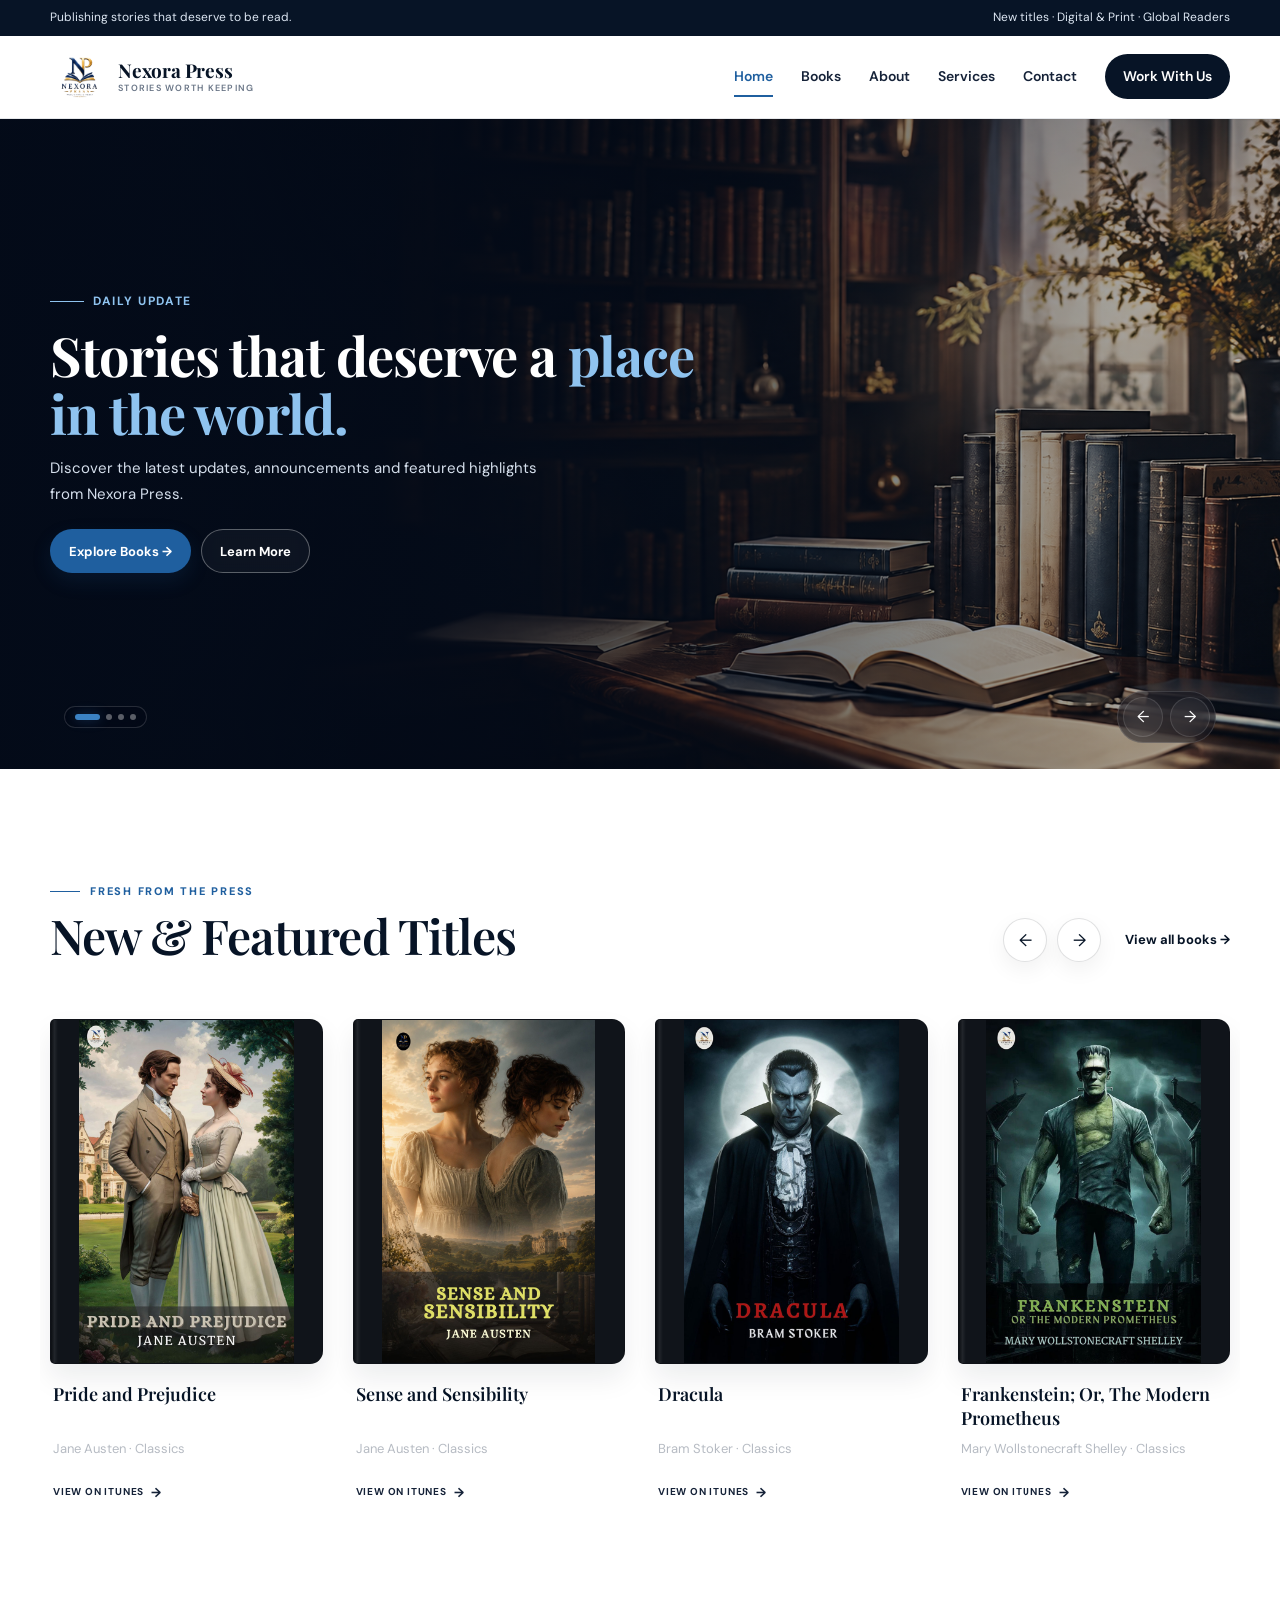
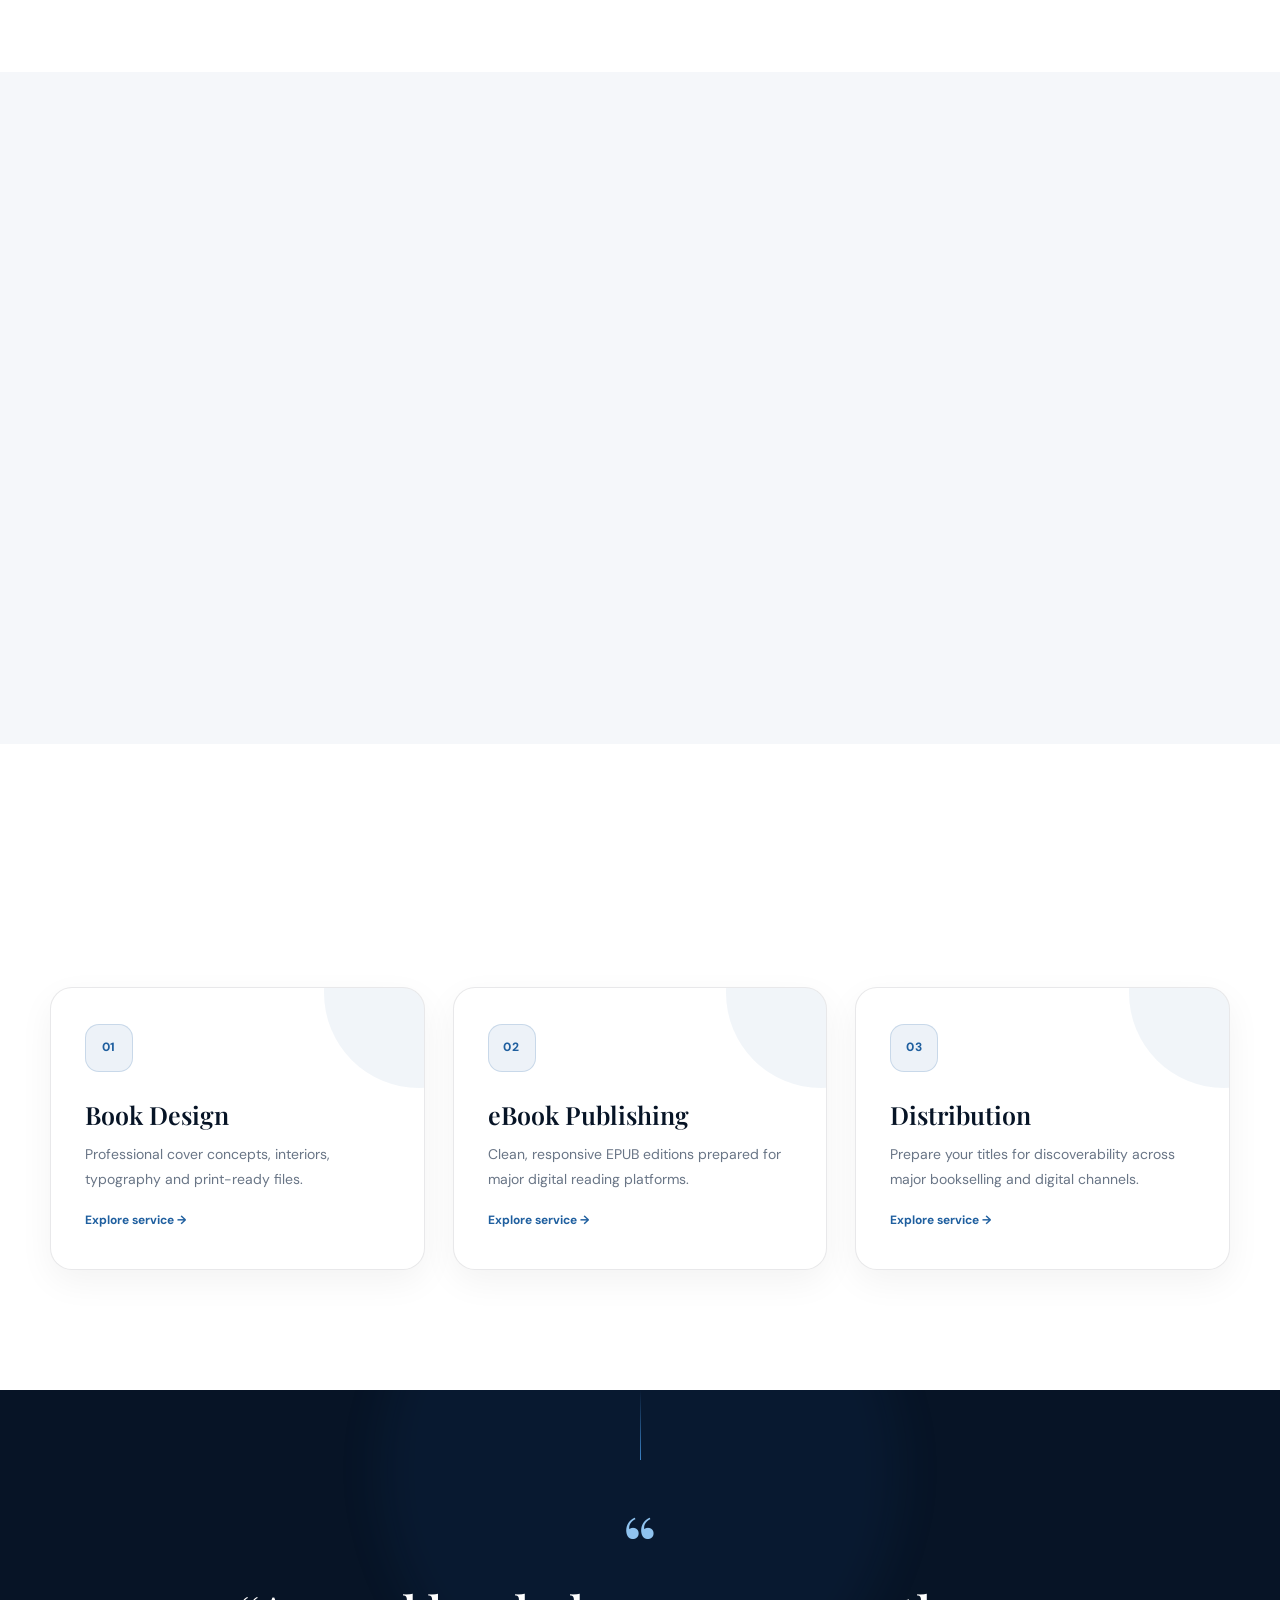
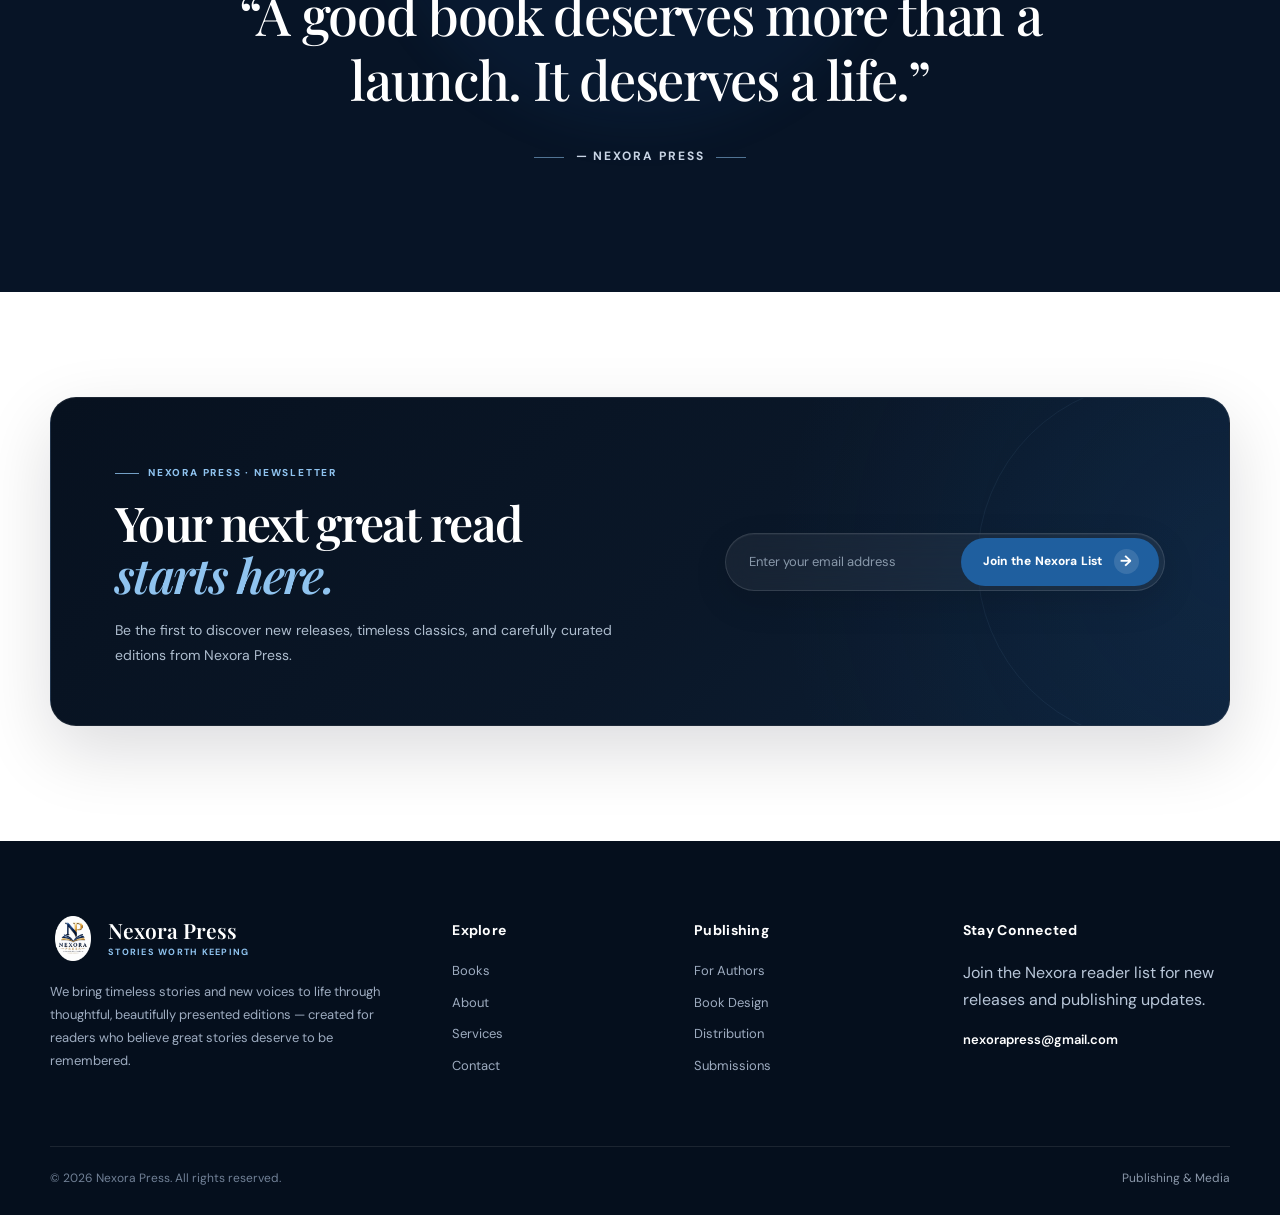
==== commit fba31fc7: "Update index.html" ====
--- a/index.html
+++ b/index.html
@@ -172,7 +172,7 @@
           <article class="book-card catalog-card reveal" data-category="classics">
             <a href="https://books.apple.com/us/book/id6804273114" target="_blank" rel="noopener noreferrer" class="book-cover-link">
               <div class="cover cover-2">
-                <img src="assets/images/cover/itunes/9789376160655.jpeg" alt="Sense and Sensibility by Jane Austen">
+                <img src="assets/images/cover/new/9789376160655.jpeg" alt="Sense and Sensibility by Jane Austen">
               </div>
             </a>
             <div class="book-info">
@@ -444,4 +444,4 @@
   <script src="assets/js/script.js"></script>
 
 </body>
-</html>+</html>
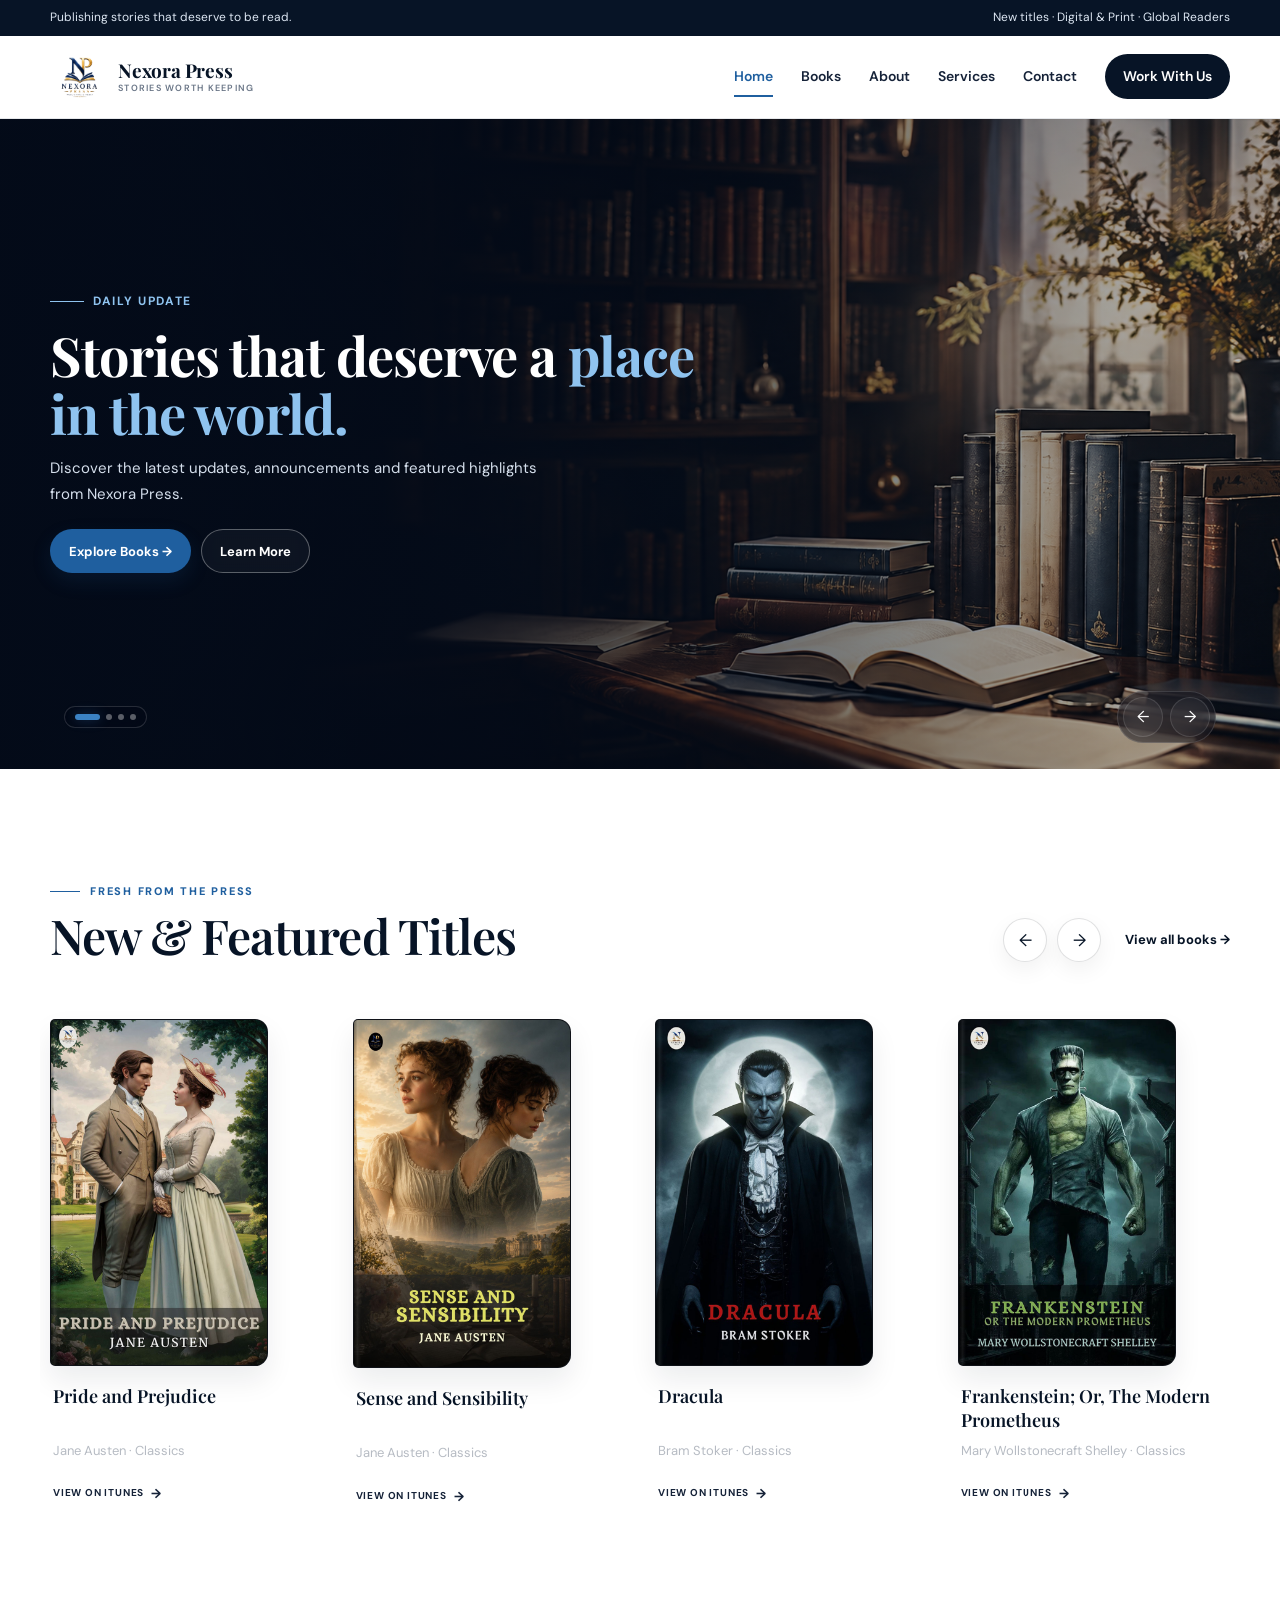
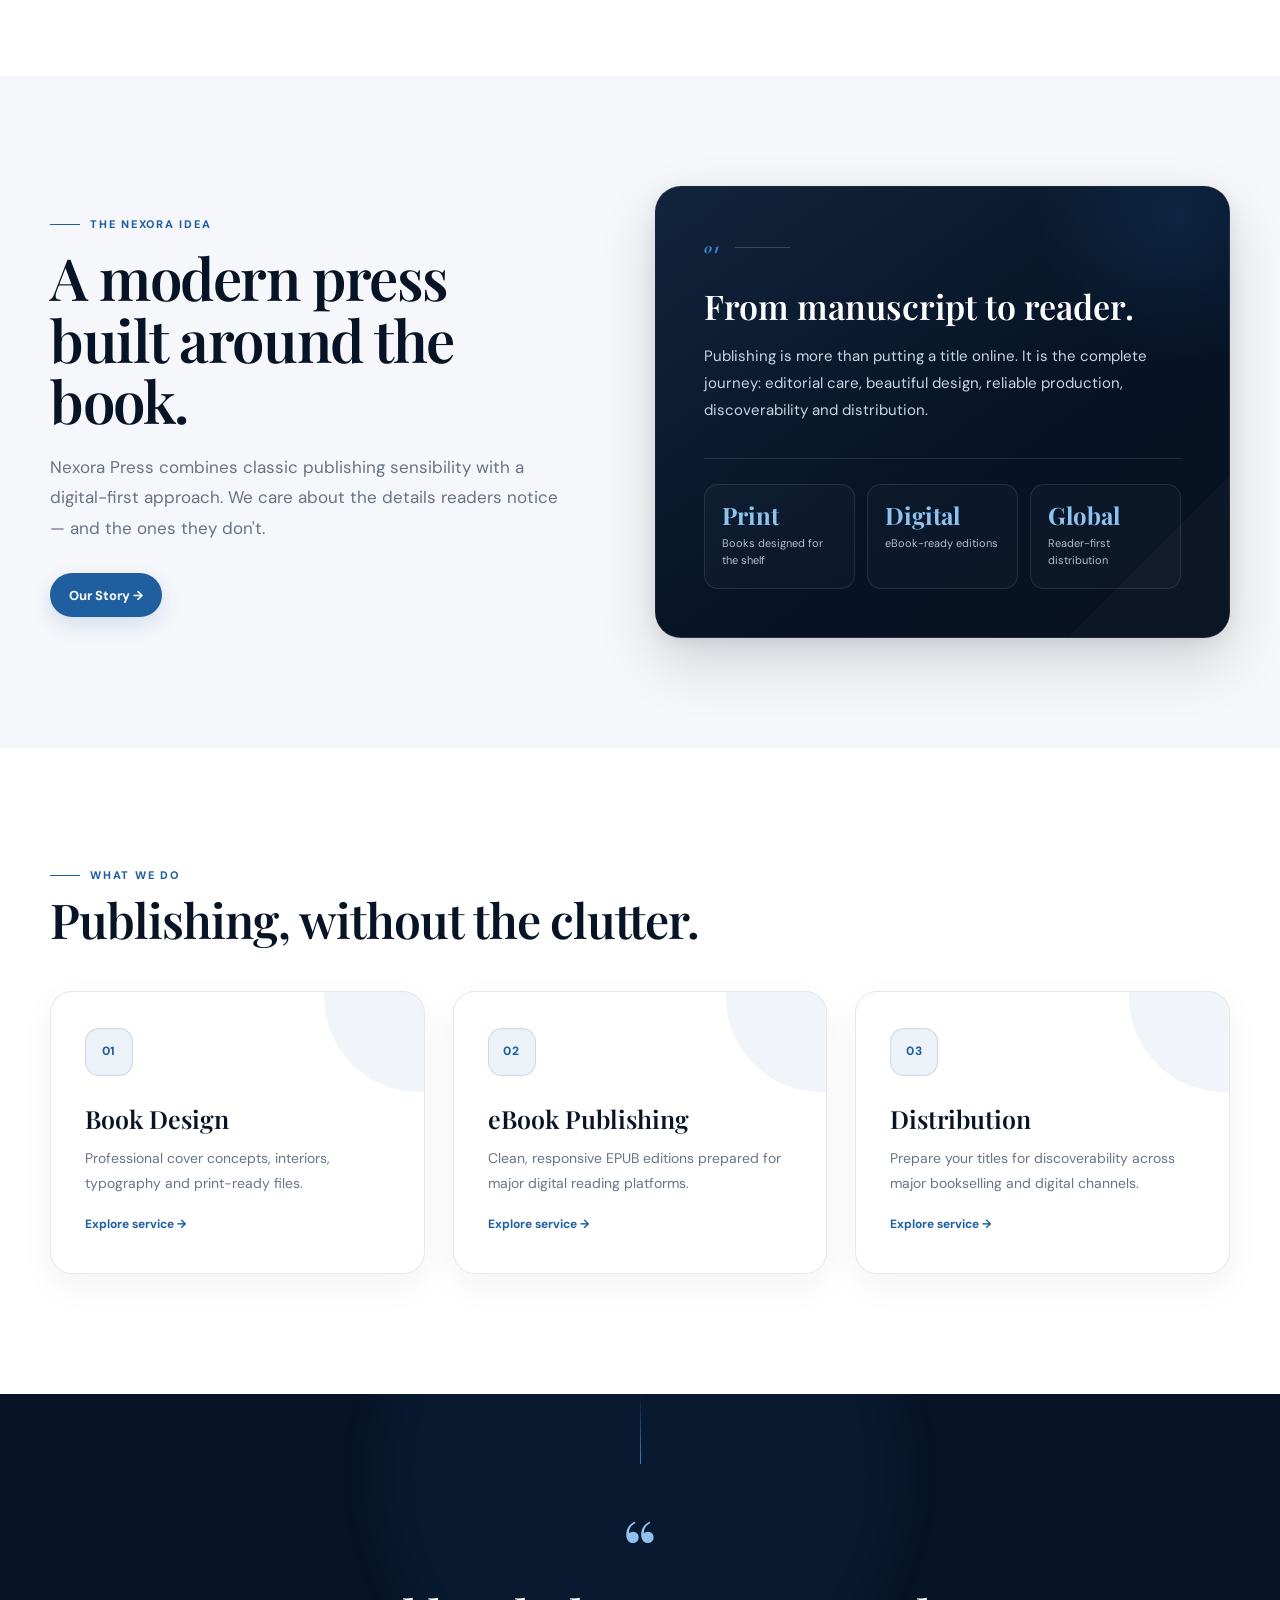
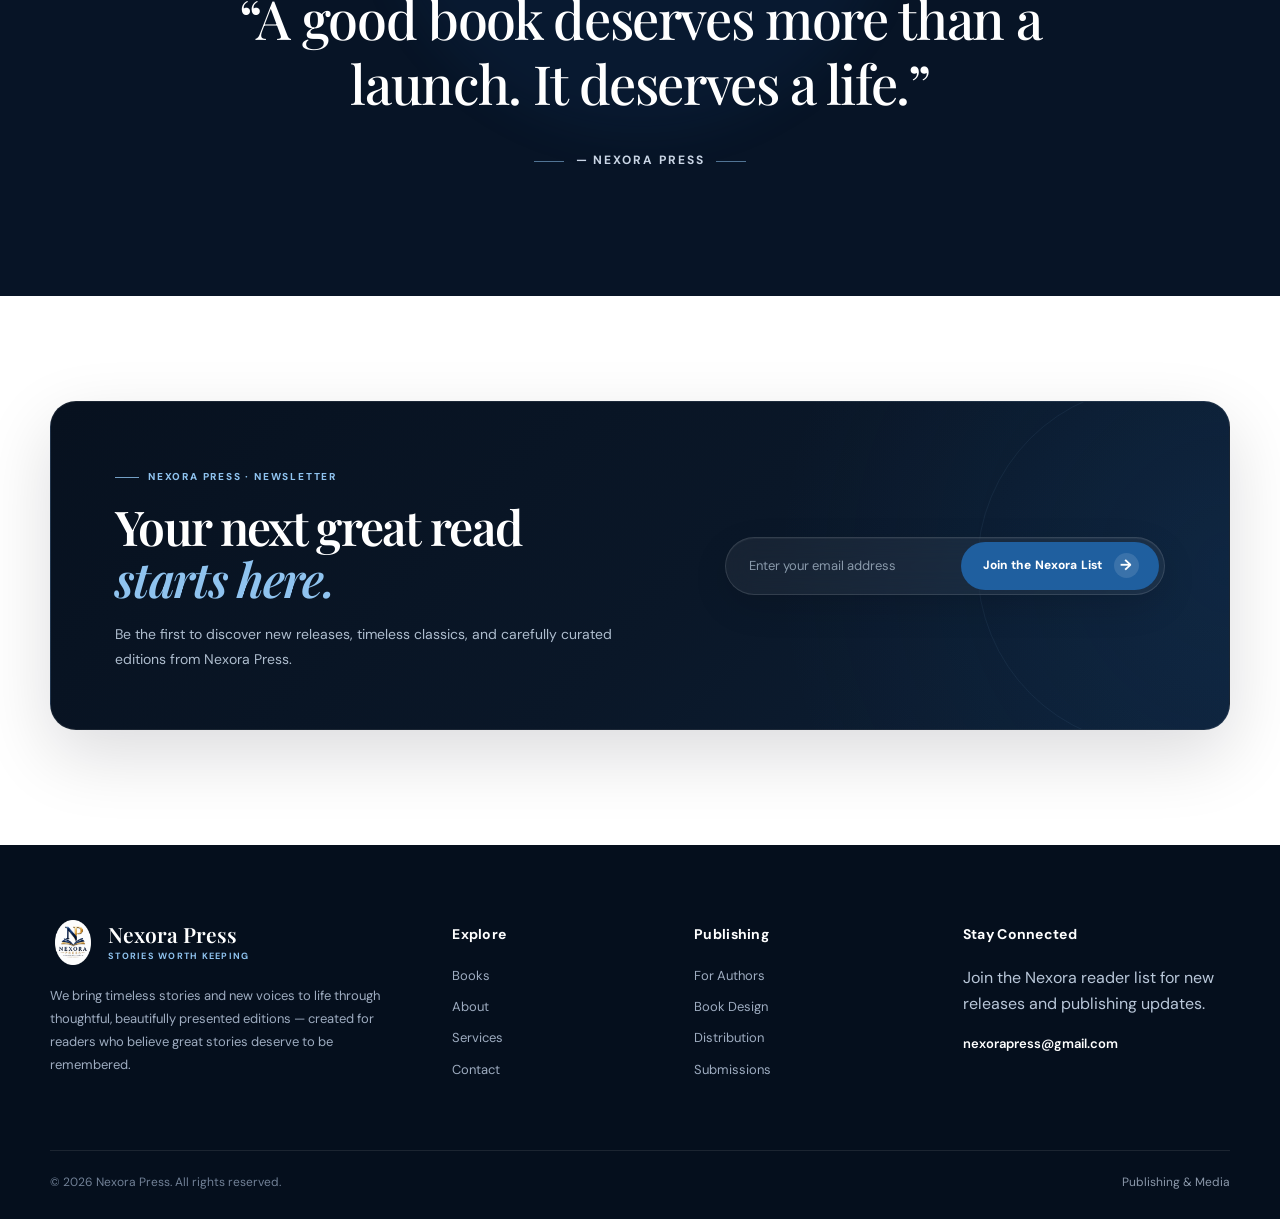
==== commit 8673e5a8: "Add files via upload" ====
--- a/index.html
+++ b/index.html
@@ -444,4 +444,4 @@
   <script src="assets/js/script.js"></script>
 
 </body>
-</html>
+</html>
--- a/assets/css/style.css
+++ b/assets/css/style.css
@@ -584,7 +584,6 @@
 .cover {
   position: relative;
   width: 100%;
-  height: 345px;
   overflow: hidden;
   border-radius: 5px 13px 13px 5px;
   background: #eef1f5;
@@ -1689,14 +1688,13 @@
   text-decoration: none;
 }
 .catalog-card .cover {
-  width: 100%;
-  aspect-ratio: 2 / 3;
+  width: 80%;
   display: flex;
   align-items: center;
   justify-content: center;
   overflow: hidden;
   background: #10141a;
-  border: 1px solid rgba(0,0,0,.08);
+  border: 1.2px solid rgba(0,0,0,.08);
   box-shadow: 0 14px 28px rgba(10,20,35,.08);
 }
 .catalog-card .cover img {
--- a/assets/css/responsive.css
+++ b/assets/css/responsive.css
@@ -180,9 +180,9 @@
 	}
 
 	.nav-links .nav-cta {
-		width: 20%;
+		width: 40%;
 		margin: 10px 0;
-      justify-content: center;
+		justify-content: center;
 	}
 
 	.menu-btn {
@@ -763,6 +763,39 @@
 		font-size: 12px;
 	}
 
+	/* Stats */
+
+	.stats {
+		grid-template-columns: repeat(3, minmax(0, 1fr));
+		gap: 8px;
+		margin-top: 26px;
+		padding-top: 20px;
+		width: 100%;
+		box-sizing: border-box;
+	}
+
+	.stat {
+		width: 100%;
+		min-width: 0;
+		min-height: 92px;
+		padding: 13px 9px;
+		box-sizing: border-box;
+		overflow: hidden;
+	}
+
+	.stat strong {
+		margin-bottom: 6px;
+		font-size: 19px;
+		line-height: 1.15;
+		white-space: normal;
+	}
+
+	.stat span {
+		font-size: 9.5px;
+		line-height: 1.4;
+		overflow-wrap: break-word;
+	}
+
 	.catalog-signature-head {
 		gap: 25px;
 	}
@@ -1282,12 +1315,38 @@
 	}
 
 	.books-track .book-card {
-		flex-basis: 100%;
+		flex-basis: calc((100% - 16px) / 2);
 	}
 
 	.cover {
 		height: auto;
-		aspect-ratio: 2 / 3;
+	}
+
+	/* Stats */
+
+	.stats {
+		grid-template-columns: repeat(3, minmax(0, 1fr));
+		gap: 6px;
+		margin-top: 22px;
+		padding-top: 18px;
+	}
+
+	.stat {
+		min-height: 88px;
+		padding: 11px 7px;
+		border-radius: 11px;
+	}
+
+	.stat strong {
+		margin-bottom: 5px;
+		font-size: 17px;
+		line-height: 1.15;
+	}
+
+	.stat span {
+		font-size: 8.5px;
+		line-height: 1.35;
+		overflow-wrap: break-word;
 	}
 
 	.catalog-heading-main h2 {
@@ -1311,23 +1370,23 @@
 	}
 
 	.catalog-card .cover {
-  width: 100%;
-  aspect-ratio: 2 / 3;
-  display: flex;
-  align-items: center;
-  justify-content: center;
-  overflow: hidden;
-  background: #10141a;
-  border: 1px solid rgba(0,0,0,.08);
-  box-shadow: 0 14px 28px rgba(10,20,35,.08);
-}
-.catalog-card .cover img {
-  display: block;
-  width: 100%;
-  height: 100%;
-  object-fit: contain;
-  transition: transform .45s ease;
-}
+		width: 100%;
+		display: flex;
+		align-items: center;
+		justify-content: center;
+		overflow: hidden;
+		background: #10141a;
+		border: 1.2px solid rgba(0, 0, 0, .08);
+		box-shadow: 0 14px 28px rgba(10, 20, 35, .08);
+	}
+
+	.catalog-card .cover img {
+		display: block;
+		width: 100%;
+		height: 100%;
+		object-fit: contain;
+		transition: transform .45s ease;
+	}
 
 	.catalog-card .book-info h3 {
 		font-size: 15px;
@@ -1462,6 +1521,26 @@
 		font-size: 29px;
 	}
 
+	/* Stats */
+
+	.stats {
+		gap: 5px;
+	}
+
+	.stat {
+		min-height: 84px;
+		padding: 10px 6px;
+	}
+
+	.stat strong {
+		font-size: 15px;
+	}
+
+	.stat span {
+		font-size: 8px;
+		line-height: 1.35;
+	}
+
 	.catalog-grid {
 		gap: 34px 10px;
 	}
